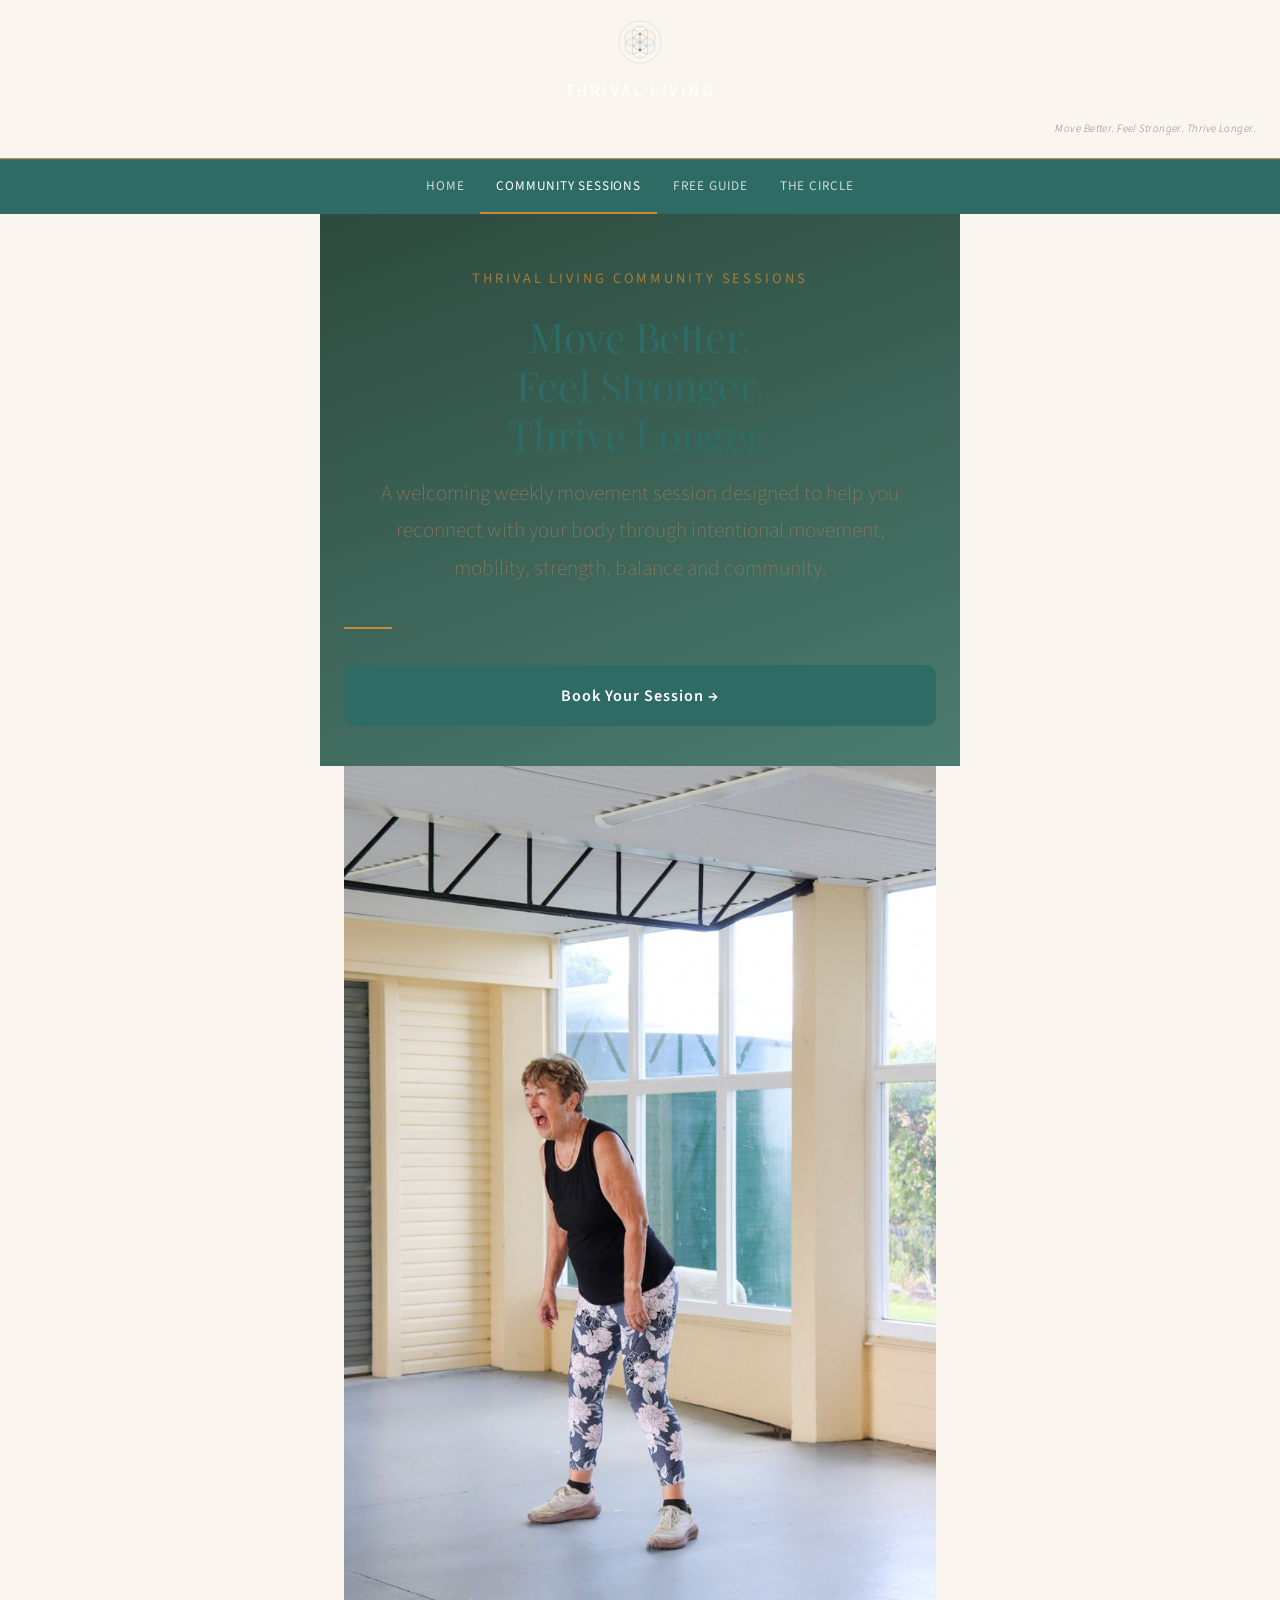
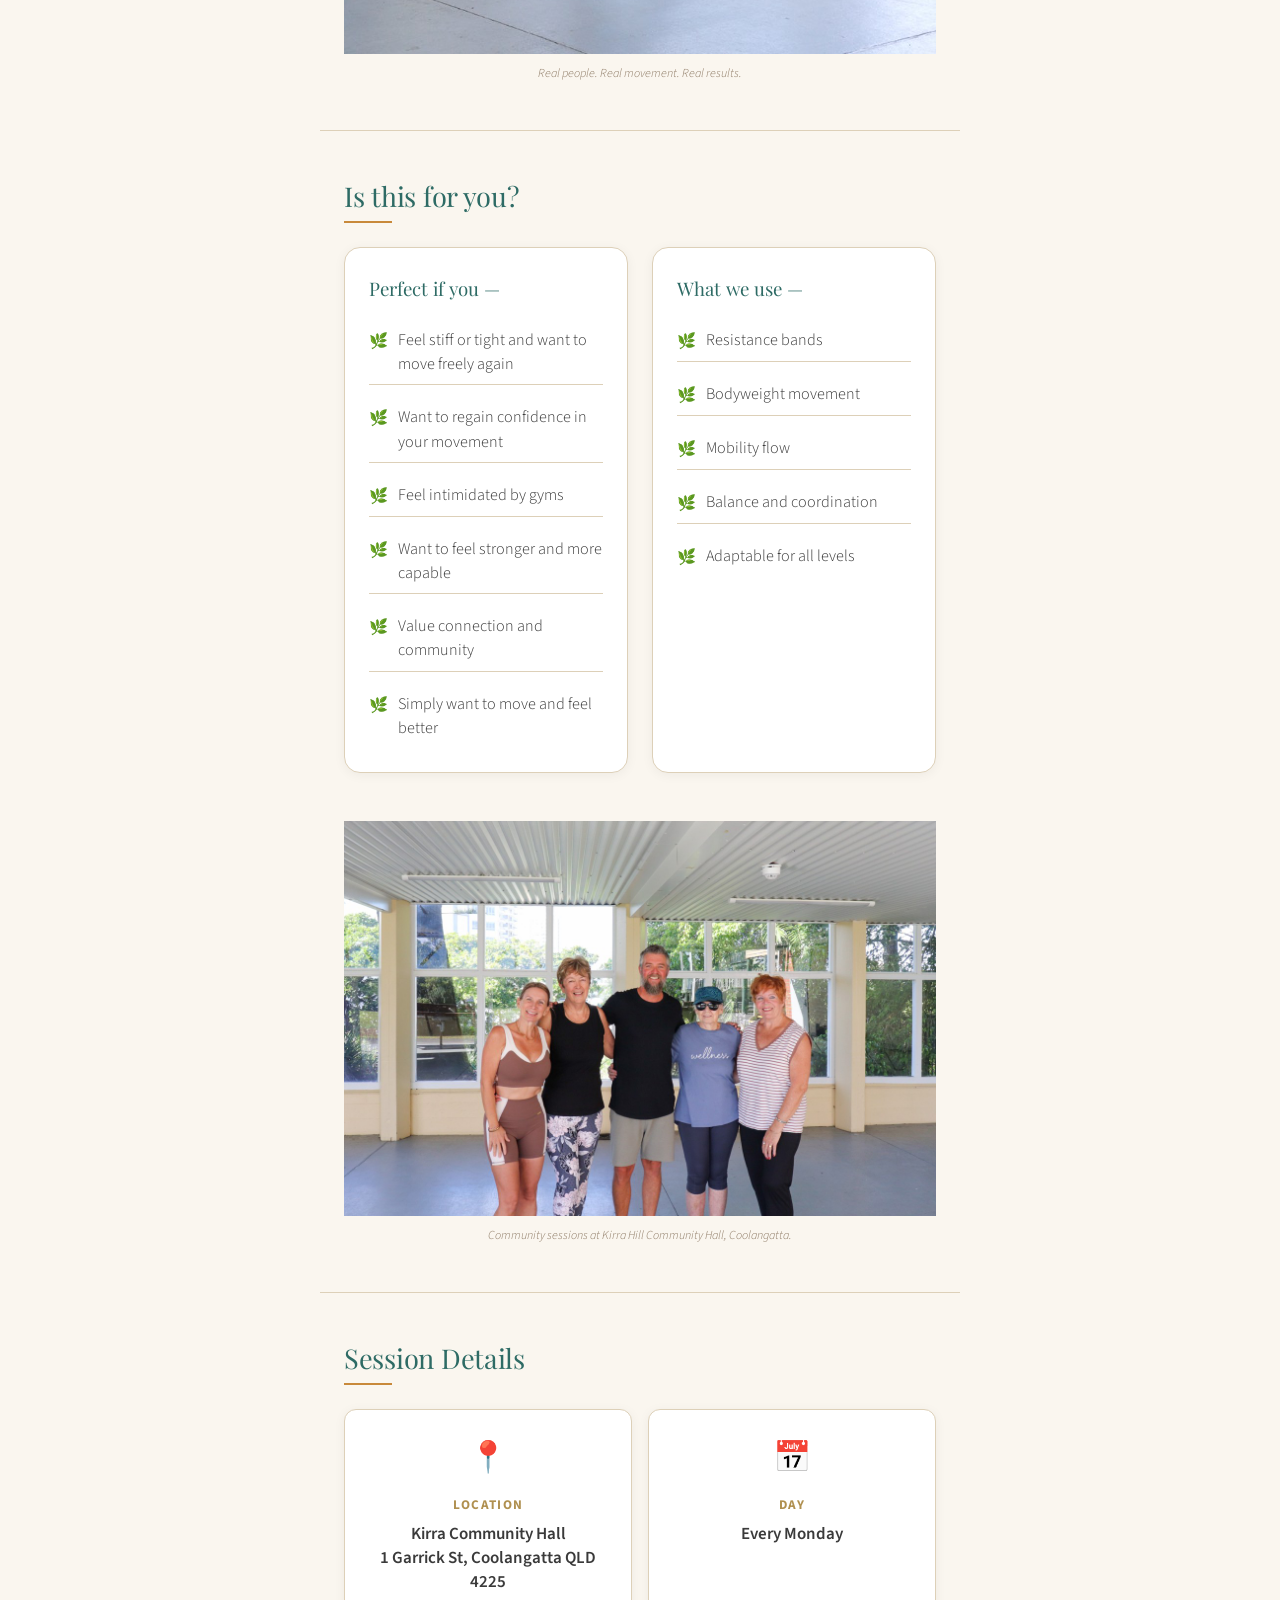
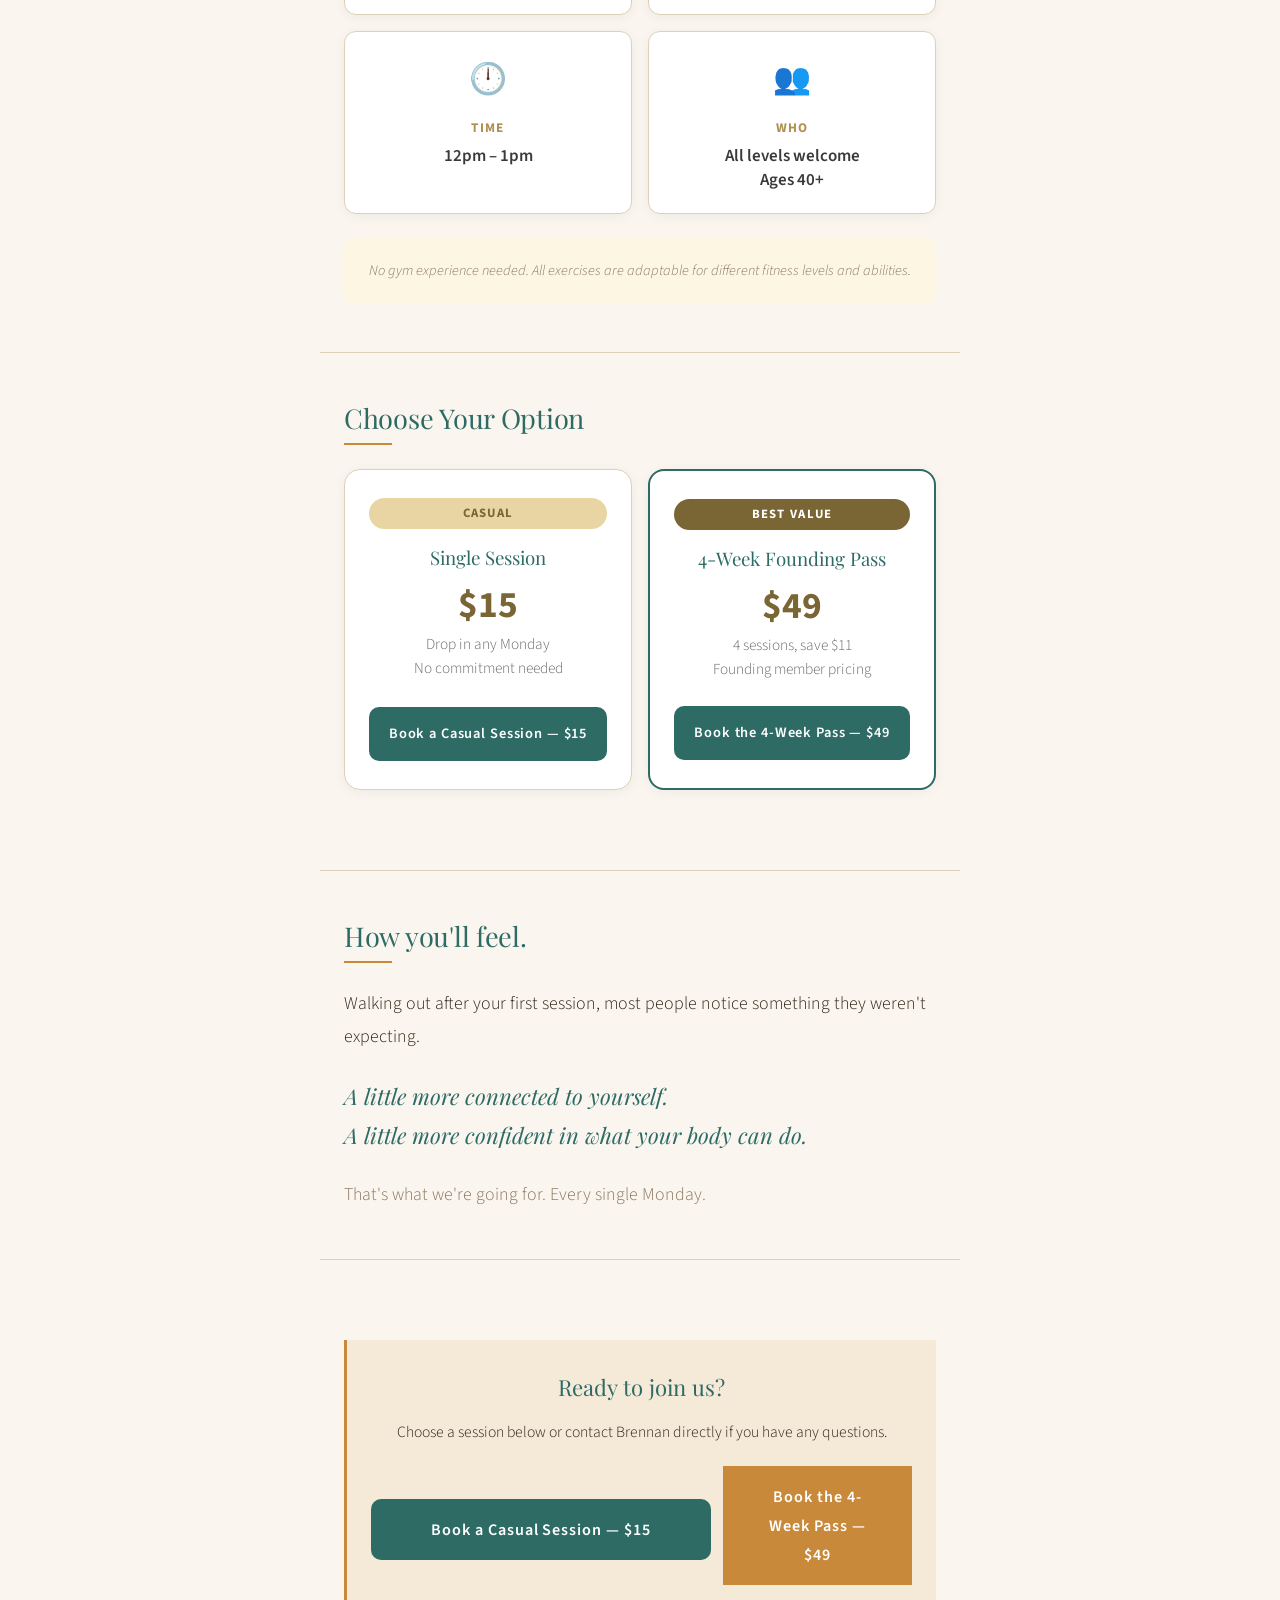
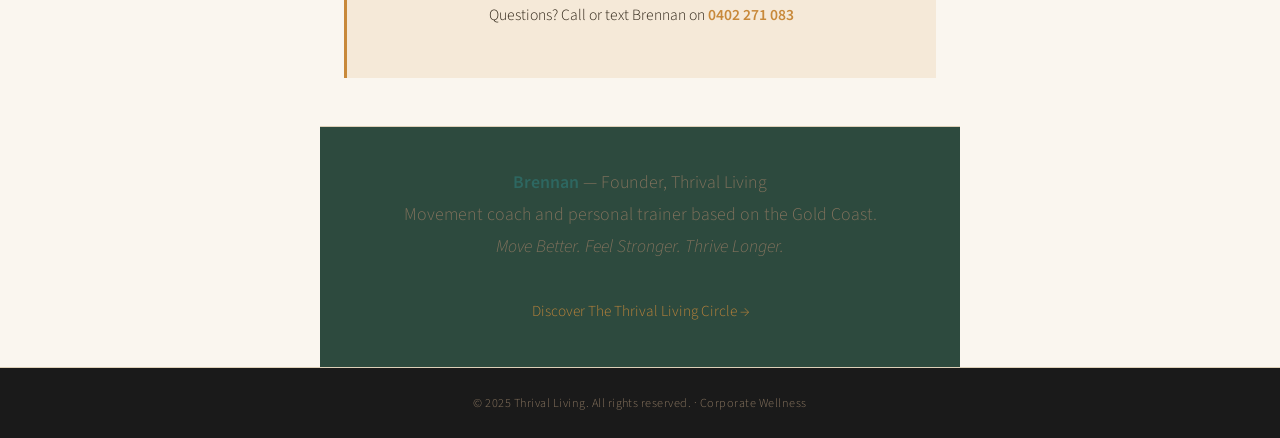
==== community/index.html @ ce0acbd3 "Update index.html" ====
<!DOCTYPE html>
<html lang="en">
<head>
  <meta charset="UTF-8" />
  <meta name="viewport" content="width=device-width, initial-scale=1.0" />
  <title>Community Sessions — Thrival Living</title>
  <meta name="description" content="Weekly movement sessions in Kirra. Feel stronger, move better, and connect with your community. Every Monday 12pm-1pm." />
  <link rel="stylesheet" href="/styles.css" />
  <link href="https://fonts.googleapis.com/css2?family=Playfair+Display:ital,wght@0,400;0,500;1,400&family=Source+Sans+3:ital,wght@0,300;0,400;0,600&display=swap" rel="stylesheet">
  <style>
    *, *::before, *::after { box-sizing: border-box; margin: 0; padding: 0; }
    :root {
      --cream:      #FAF6EF;
      --ochre:      #C8893A;
      --ochre-deep: #9A6228;
      --ochre-pale: #F5E9D8;
      --teal:       #2E6B65;
      --teal-light: #4A9E96;
      --body:       #2E2416;
      --subtext:    #8A7660;
      --rule:       #DDD0B8;
    }
    html { font-size: 17px; }
    body {
      background: var(--cream);
      color: var(--body);
      font-family: "Source Sans 3", Georgia, sans-serif;
      font-weight: 300;
      line-height: 1.8;
      -webkit-font-smoothing: antialiased;
    }

    /* ── Header ── */
    .site-header {
      display: flex;
      align-items: center;
      gap: 12px;
      padding: 20px 24px;
      border-bottom: 1px solid var(--ochre);
      background: var(--cream);
    }
    .logo-mark { width: 36px; height: 36px; }
    .brand {
      font-family: "Source Sans 3", sans-serif;
      font-size: 0.75rem;
      font-weight: 400;
      letter-spacing: 0.16em;
      text-transform: uppercase;
      color: var(--teal);
    }
    .tagline-header {
      margin-left: auto;
      font-family: "Source Sans 3", sans-serif;
      font-style: italic;
      font-size: 0.65rem;
      color: var(--subtext);
      letter-spacing: 0.04em;
    }

    /* ── Nav ── */
    .site-nav {
      display: flex;
      gap: 0;
      background: var(--teal);
      padding: 0 24px;
      overflow-x: auto;
    }
    .site-nav a {
      color: rgba(255,255,255,0.75);
      text-decoration: none;
      font-size: 0.78rem;
      font-weight: 400;
      letter-spacing: 0.06em;
      padding: 14px 16px;
      white-space: nowrap;
      transition: color 0.2s;
      border-bottom: 2px solid transparent;
    }
    .site-nav a:hover { color: white; }
    .site-nav a.active {
      color: white;
      border-bottom: 2px solid var(--ochre);
    }

    /* ── Hero ── */
    .hero {
      max-width: 640px;
      margin: 0 auto;
      padding: 52px 24px 40px;
    }
    .eyebrow {
      font-size: 0.68rem;
      font-weight: 400;
      letter-spacing: 0.16em;
      text-transform: uppercase;
      color: var(--ochre);
      margin-bottom: 16px;
    }
    .hero h1 {
      font-family: "Playfair Display", Georgia, serif;
      font-weight: 400;
      font-size: 2.4rem;
      line-height: 1.2;
      color: var(--teal);
      letter-spacing: -0.01em;
      margin-bottom: 16px;
    }
    .subheadline {
      font-size: 1rem;
      color: var(--subtext);
      line-height: 1.75;
      margin-bottom: 28px;
      font-weight: 300;
    }
    .hero-rule {
      width: 48px;
      height: 2px;
      background: var(--ochre);
      margin-bottom: 28px;
    }
    .btn-primary {
      display: inline-block;
      padding: 16px 32px;
      background: var(--teal);
      color: white;
      text-decoration: none;
      font-family: "Source Sans 3", sans-serif;
      font-weight: 600;
      font-size: 0.95rem;
      letter-spacing: 0.06em;
      border: none;
      cursor: pointer;
      transition: background 0.2s;
    }
    .btn-primary:hover { background: var(--ochre-deep); }
    .btn-ochre {
      display: inline-block;
      padding: 16px 32px;
      background: var(--ochre);
      color: white;
      text-decoration: none;
      font-family: "Source Sans 3", sans-serif;
      font-weight: 600;
      font-size: 0.95rem;
      letter-spacing: 0.06em;
      border: none;
      cursor: pointer;
      transition: background 0.2s;
    }
    .btn-ochre:hover { background: var(--ochre-deep); }

    /* ── Photos ── */
    .photo-block {
      max-width: 640px;
      margin: 0 auto;
      padding: 0 24px 48px;
      line-height: 0;
    }
    .photo-block img { width: 100%; display: block; }
    .photo-caption {
      font-size: 0.72rem;
      font-style: italic;
      color: var(--subtext);
      text-align: center;
      margin-top: 10px;
      line-height: 1.5;
    }

    /* ── Sections ── */
    .section {
      max-width: 640px;
      margin: 0 auto;
      padding: 48px 24px;
      border-top: 1px solid var(--rule);
    }
    .section h2 {
      font-family: "Playfair Display", serif;
      font-weight: 400;
      font-size: 1.6rem;
      color: var(--teal);
      margin-bottom: 8px;
      letter-spacing: -0.01em;
      line-height: 1.25;
    }
    .short-rule {
      width: 48px;
      height: 2px;
      background: var(--ochre);
      margin-bottom: 24px;
      border: none;
    }

    /* ── Two col ── */
    .two-col {
      display: grid;
      grid-template-columns: 1fr;
      gap: 24px;
      margin-top: 8px;
    }
    @media(min-width:560px) { .two-col { grid-template-columns: 1fr 1fr; } }
    .two-col-card {
      background: white;
      border: 1px solid var(--rule);
      padding: 24px;
    }
    .two-col-card h3 {
      font-family: "Playfair Display", serif;
      font-weight: 400;
      font-size: 1.1rem;
      color: var(--teal);
      margin-bottom: 14px;
    }
    .two-col-card ul { list-style: none; padding: 0; }
    .two-col-card li {
      padding: 8px 0;
      border-bottom: 1px solid var(--rule);
      font-size: 0.92rem;
      color: var(--body);
      font-weight: 300;
      display: flex;
      gap: 10px;
      align-items: flex-start;
    }
    .two-col-card li:last-child { border-bottom: none; }
    .two-col-card li::before {
      content: "◦";
      color: var(--ochre);
      flex-shrink: 0;
    }

    /* ── Details grid ── */
    .details-grid {
      display: grid;
      grid-template-columns: 1fr 1fr;
      gap: 16px;
      margin-top: 8px;
    }
    .detail-card {
      background: white;
      border: 1px solid var(--rule);
      padding: 20px;
    }
    .detail-icon { font-size: 1.2rem; margin-bottom: 6px; }
    .detail-label {
      font-size: 0.68rem;
      font-weight: 600;
      letter-spacing: 0.12em;
      text-transform: uppercase;
      color: var(--ochre);
      margin-bottom: 6px;
    }
    .detail-value {
      font-size: 0.92rem;
      color: var(--body);
      font-weight: 300;
      line-height: 1.6;
    }
    .details-note {
      margin-top: 20px;
      font-size: 0.85rem;
      color: var(--subtext);
      font-style: italic;
      font-weight: 300;
    }

    /* ── Pricing ── */
    .pricing-cards {
      display: grid;
      grid-template-columns: 1fr;
      gap: 16px;
      margin-top: 8px;
    }
    @media(min-width:480px) { .pricing-cards { grid-template-columns: 1fr 1fr; } }
    .pricing-card {
      border: 1px solid var(--rule);
      padding: 28px 24px;
      background: white;
      text-align: center;
      display: flex;
      flex-direction: column;
    }
    .pricing-card .btn-book-option {
      margin-top: auto;
    }
    .pricing-card.featured {
      border-color: var(--teal);
      border-width: 2px;
    }
    .price-badge {
      font-size: 0.65rem;
      font-weight: 600;
      letter-spacing: 0.14em;
      text-transform: uppercase;
      color: var(--ochre);
      margin-bottom: 10px;
    }
    .pricing-card h3 {
      font-family: "Playfair Display", serif;
      font-weight: 400;
      font-size: 1.1rem;
      color: var(--teal);
      margin-bottom: 12px;
    }
    .price {
      font-size: 2.2rem;
      font-weight: 600;
      color: var(--teal);
      line-height: 1;
      margin-bottom: 8px;
    }
    .price-desc {
      font-size: 0.82rem;
      color: var(--subtext);
      font-weight: 300;
      line-height: 1.6;
      margin-bottom: 20px;
    }
    .btn-book-option {
      display: block;
      width: 100%;
      padding: 14px 16px;
      background: var(--teal);
      color: white;
      text-decoration: none;
      font-family: "Source Sans 3", sans-serif;
      font-weight: 600;
      font-size: 0.85rem;
      letter-spacing: 0.06em;
      transition: background 0.2s;
    }
    .btn-book-option:hover { background: var(--ochre-deep); }

    /* ── Booking ── */
    .booking-block {
      background: var(--ochre-pale);
      border-left: 3px solid var(--ochre);
      padding: 28px 24px;
      margin-top: 32px;
      text-align: center;
    }
    .booking-block h3 {
      font-family: "Playfair Display", serif;
      font-weight: 400;
      font-size: 1.3rem;
      color: var(--teal);
      margin-bottom: 10px;
    }
    .booking-block p {
      font-size: 0.92rem;
      color: var(--body);
      margin-bottom: 20px;
      font-weight: 300;
    }
    .booking-btns {
      display: flex;
      flex-direction: column;
      gap: 12px;
      align-items: center;
    }
    @media(min-width:520px) {
      .booking-btns { flex-direction: row; justify-content: center; }
    }
    .contact-line {
      margin-top: 16px;
      font-size: 0.82rem;
      color: var(--subtext);
    }
    .contact-line a { color: var(--ochre); text-decoration: none; }

    /* ── About ── */
    .about-section {
      max-width: 640px;
      margin: 0 auto;
      padding: 40px 24px;
      border-top: 1px solid var(--rule);
      font-size: 0.9rem;
      color: var(--subtext);
      font-weight: 300;
      line-height: 1.8;
    }
    .about-section strong { color: var(--teal); font-weight: 600; }

    /* ── Footer ── */
    .site-footer {
      text-align: center;
      padding: 24px;
      font-size: 0.72rem;
      color: var(--subtext);
      border-top: 1px solid var(--rule);
      letter-spacing: 0.04em;
    }
  </style>
</head>
<body>

  <!-- HEADER -->
  <header class="site-header">
    <svg class="logo-mark" viewBox="0 0 100 100" fill="none" xmlns="http://www.w3.org/2000/svg">
      <circle cx="50" cy="50" r="48" stroke="rgba(46,107,101,0.4)" stroke-width="0.8"/>
      <circle cx="50" cy="32" r="18" stroke="rgba(46,107,101,0.5)" stroke-width="0.8"/>
      <circle cx="50" cy="68" r="18" stroke="rgba(46,107,101,0.5)" stroke-width="0.8"/>
      <circle cx="34" cy="41" r="18" stroke="rgba(46,107,101,0.5)" stroke-width="0.8"/>
      <circle cx="66" cy="41" r="18" stroke="rgba(46,107,101,0.5)" stroke-width="0.8"/>
      <circle cx="34" cy="59" r="18" stroke="rgba(46,107,101,0.5)" stroke-width="0.8"/>
      <circle cx="66" cy="59" r="18" stroke="rgba(46,107,101,0.5)" stroke-width="0.8"/>
      <circle cx="50" cy="50" r="18" stroke="rgba(46,107,101,0.6)" stroke-width="0.8"/>
      <circle cx="50" cy="32" r="3" fill="rgba(200,137,58,0.9)"/>
      <circle cx="50" cy="68" r="3" fill="rgba(46,107,101,0.8)"/>
    </svg>
    <p class="brand">Thrival Living</p>
    <span class="tagline-header">Move Better. Feel Stronger. Thrive Longer.</span>
  </header>

  <!-- NAV — corporate removed -->
  <nav class="site-nav">
    <a href="/">Home</a>
    <a href="/community" class="active">Community Sessions</a>
    <a href="/after-60">Free Guide</a>
    <a href="/circle">The Circle</a>
  </nav>

  <!-- HERO -->
  <section class="hero">
    <p class="eyebrow">Thrival Living Community Sessions</p>
    <h1>Move Better.<br>Feel Stronger.<br>Thrive Longer.</h1>
    <p class="subheadline">A welcoming weekly movement session designed to help you reconnect with your body through intentional movement, mobility, strength, balance and community.</p>
    <div class="hero-rule"></div>
    <a href="#booking" class="btn-primary">Book Your Session →</a>
  </section>

  <!-- PHOTO 1 — Jen laughing -->
  <div class="photo-block">
    <img src="[data-uri]" alt="Thrival Living community session">
    <p class="photo-caption">Real people. Real movement. Real results.</p>
  </div>

  <!-- WHO ITS FOR + WHAT WE USE -->
  <section class="section">
    <h2>Is this for you?</h2>
    <hr class="short-rule">
    <div class="two-col">
      <div class="two-col-card">
        <h3>Perfect if you —</h3>
        <ul>
          <li>Feel stiff or tight and want to move freely again</li>
          <li>Want to regain confidence in your movement</li>
          <li>Feel intimidated by gyms</li>
          <li>Want to feel stronger and more capable</li>
          <li>Value connection and community</li>
          <li>Simply want to move and feel better</li>
        </ul>
      </div>
      <div class="two-col-card">
        <h3>What we use —</h3>
        <ul>
          <li>Resistance bands</li>
          <li>Bodyweight movement</li>
          <li>Mobility flow</li>
          <li>Balance and coordination</li>
          <li>Adaptable for all levels</li>
        </ul>
      </div>
    </div>
  </section>

  <!-- PHOTO 2 — Group -->
  <div class="photo-block" style="padding-top:0;">
    <img src="[data-uri]" alt="Thrival Living group at Kirra Hill">
    <p class="photo-caption">Community sessions at Kirra Hill Community Hall, Coolangatta.</p>
  </div>

  <!-- SESSION DETAILS -->
  <section class="section">
    <h2>Session Details</h2>
    <hr class="short-rule">
    <div class="details-grid">
      <div class="detail-card">
        <div class="detail-icon">📍</div>
        <div class="detail-label">Location</div>
        <div class="detail-value">Kirra Community Hall<br>1 Garrick St, Coolangatta QLD 4225</div>
      </div>
      <div class="detail-card">
        <div class="detail-icon">📅</div>
        <div class="detail-label">Day</div>
        <div class="detail-value">Every Monday</div>
      </div>
      <div class="detail-card">
        <div class="detail-icon">🕛</div>
        <div class="detail-label">Time</div>
        <div class="detail-value">12pm – 1pm</div>
      </div>
      <div class="detail-card">
        <div class="detail-icon">👥</div>
        <div class="detail-label">Who</div>
        <div class="detail-value">All levels welcome<br>Ages 40+</div>
      </div>
    </div>
    <p class="details-note">No gym experience needed. All exercises are adaptable for different fitness levels and abilities.</p>
  </section>

  <!-- PRICING -->
  <section class="section">
    <h2>Choose Your Option</h2>
    <hr class="short-rule">
    <div class="pricing-cards">
      <div class="pricing-card">
        <div class="price-badge">Casual</div>
        <h3>Single Session</h3>
        <div class="price">&#36;15</div>
        <div class="price-desc">Drop in any Monday<br>No commitment needed</div>
        <a href="https://calendly.com/thrivalliving-coach/thrival-living-community-session-1" target="_blank" class="btn-book-option">Book a Casual Session &#8212; &#36;15</a>
      </div>
      <div class="pricing-card featured">
        <div class="price-badge">Best Value</div>
        <h3>4-Week Founding Pass</h3>
        <div class="price">&#36;49</div>
        <div class="price-desc">4 sessions, save &#36;11<br>Founding member pricing</div>
        <a href="https://calendly.com/thrivalliving-coach/packages/5208b9bb-42d9-44de-8ead-ade335a7d6b4" target="_blank" class="btn-book-option">Book the 4-Week Pass &#8212; &#36;49</a>
      </div>
    </div>
  </section>

  <!-- HOW YOU'LL FEEL -->
  <section class="section">
    <h2>How you'll feel.</h2>
    <hr class="short-rule">
    <p style="font-size:1.05rem; line-height:1.85; color:var(--body); font-weight:300; margin-bottom:12px;">Walking out after your first session, most people notice something they weren't expecting.</p>
    <p style="font-family:'Playfair Display', Georgia, serif; font-style:italic; font-size:1.3rem; line-height:1.75; color:var(--teal); margin:24px 0;">A little more connected to yourself.<br>A little more confident in what your body can do.</p>
    <p style="font-size:1.05rem; line-height:1.85; color:var(--subtext); font-weight:300;">That's what we're going for. Every single Monday.</p>
  </section>

  <!-- BOOKING CTA -->
  <section class="section" id="booking">
    <div class="booking-block">
      <h3>Ready to join us?</h3>
      <p>Choose a session below or contact Brennan directly if you have any questions.</p>
      <div class="booking-btns">
        <a href="https://calendly.com/thrivalliving-coach/thrival-living-community-session-1" target="_blank" class="btn-primary">Book a Casual Session &#8212; &#36;15</a>
        <a href="https://calendly.com/thrivalliving-coach/packages/5208b9bb-42d9-44de-8ead-ade335a7d6b4" target="_blank" class="btn-ochre">Book the 4-Week Pass &#8212; &#36;49</a>
      </div>
      <p class="contact-line">Questions? Call or text Brennan on <a href="tel:0402271083">0402 271 083</a></p>
    </div>
  </section>

  <!-- ABOUT -->
  <section class="about-section">
    <p><strong>Brennan</strong> — Founder, Thrival Living<br>
    Movement coach and personal trainer based on the Gold Coast.<br>
    <em>Move Better. Feel Stronger. Thrive Longer.</em><br><br>
    <a href="/circle" style="color:var(--ochre); text-decoration:none; font-size:0.9rem;">Discover The Thrival Living Circle →</a></p>
  </section>

  <!-- FOOTER -->
  <footer class="site-footer">
    <p>© 2025 Thrival Living. All rights reserved. · <a href="/corporate" style="color:var(--subtext); text-decoration:none;">Corporate Wellness</a></p>
  </footer>

</body>
</html>
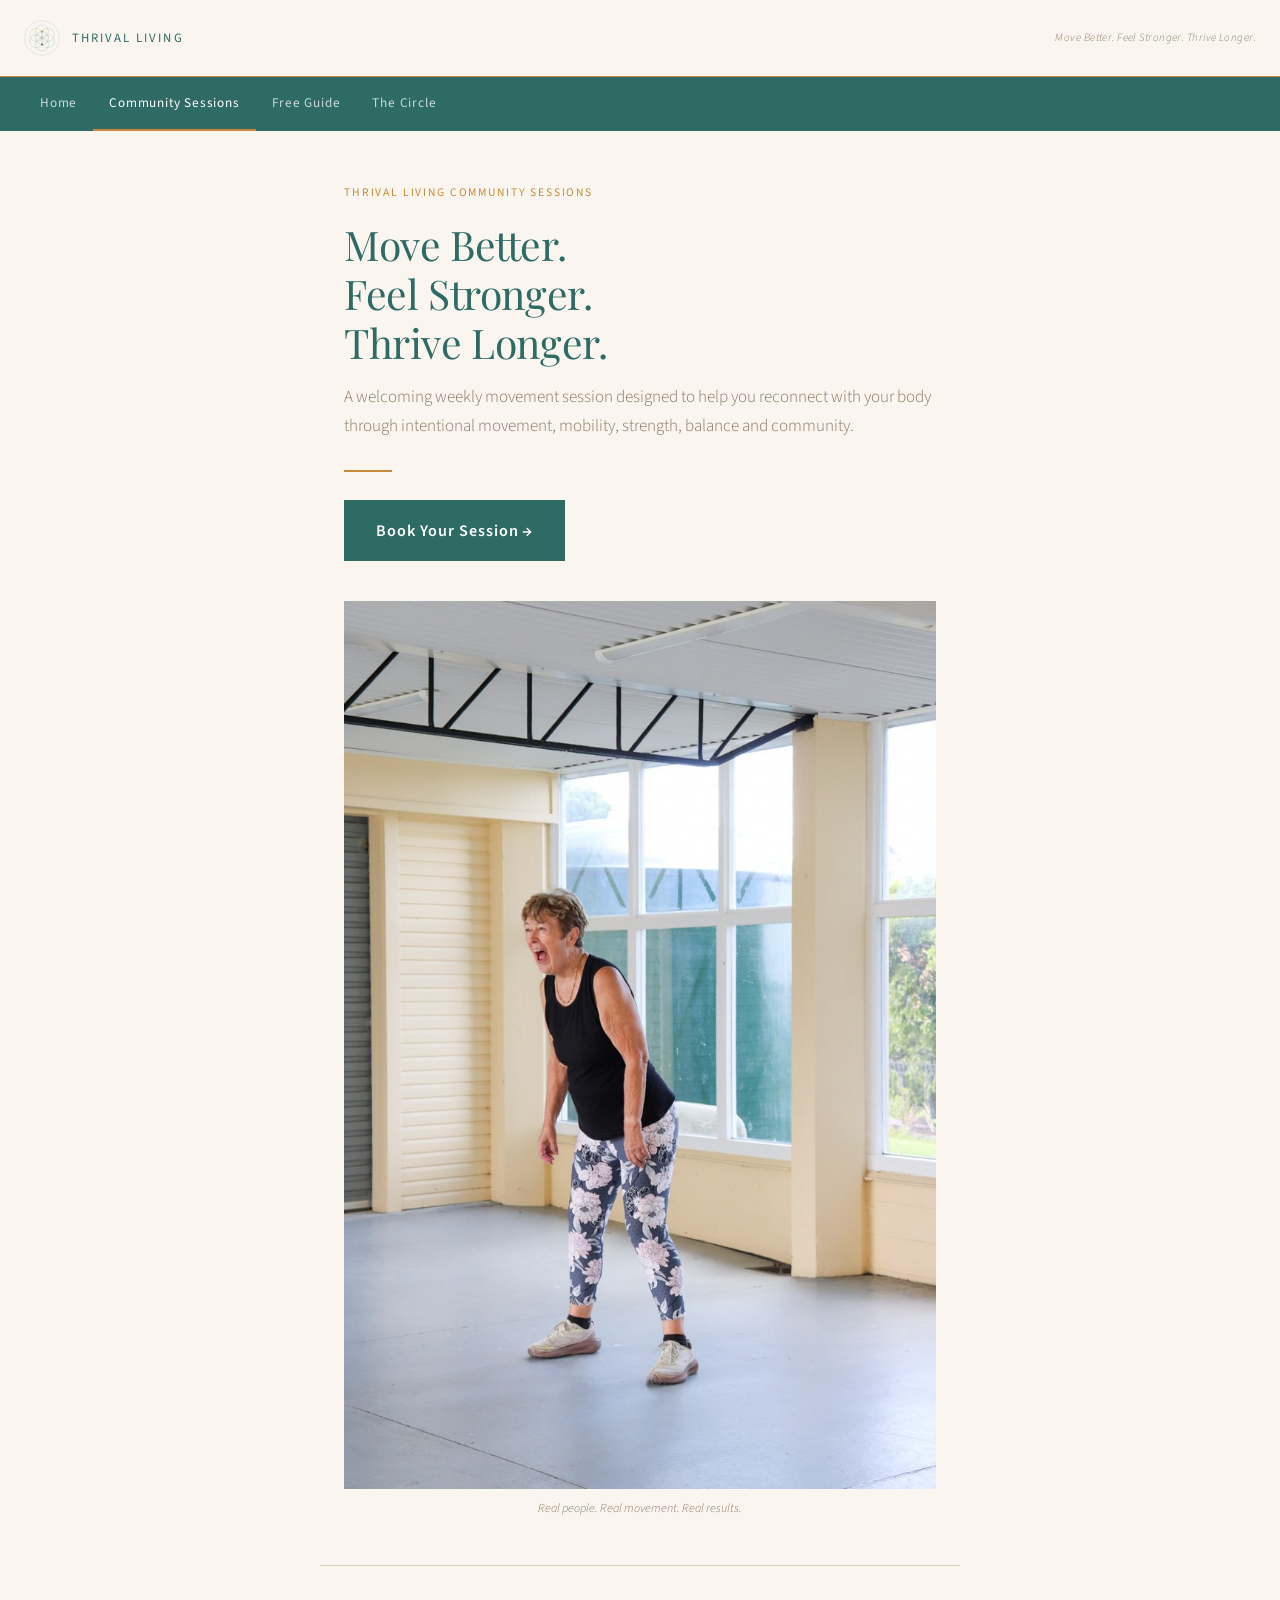
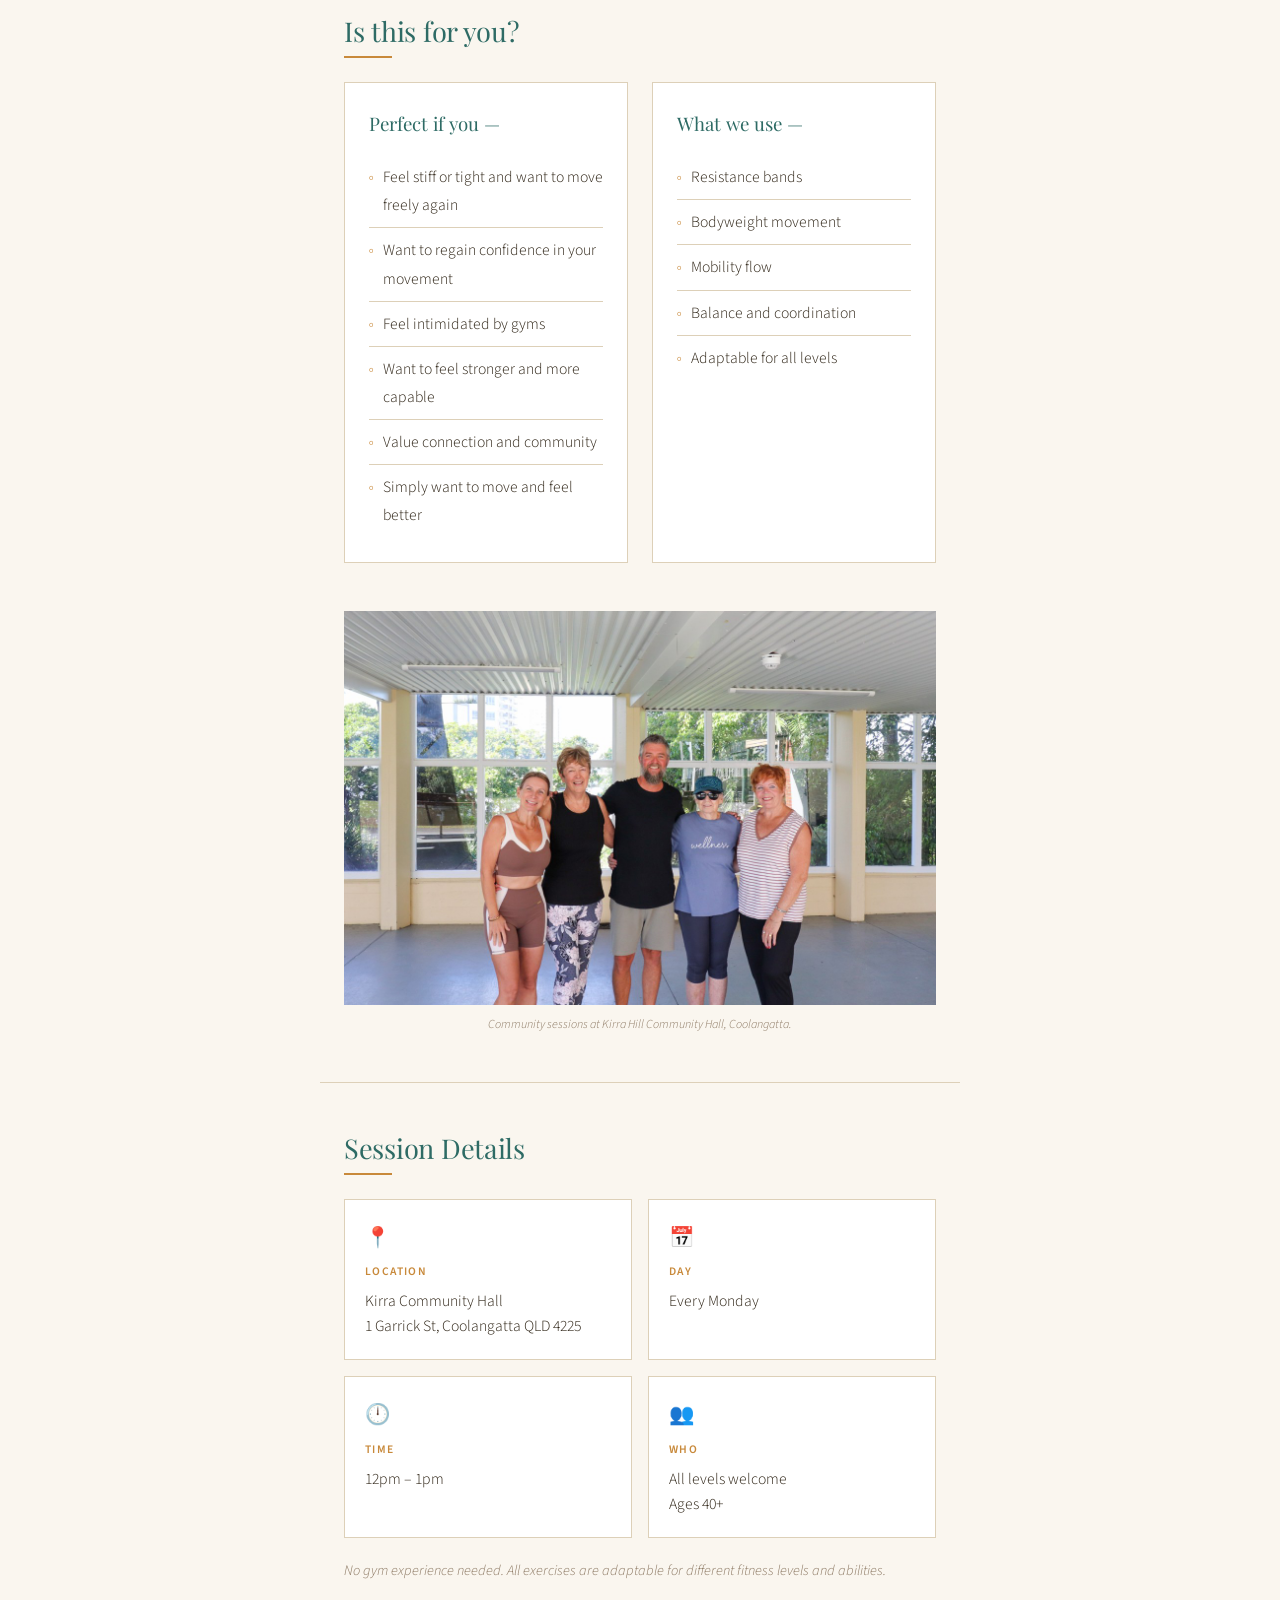
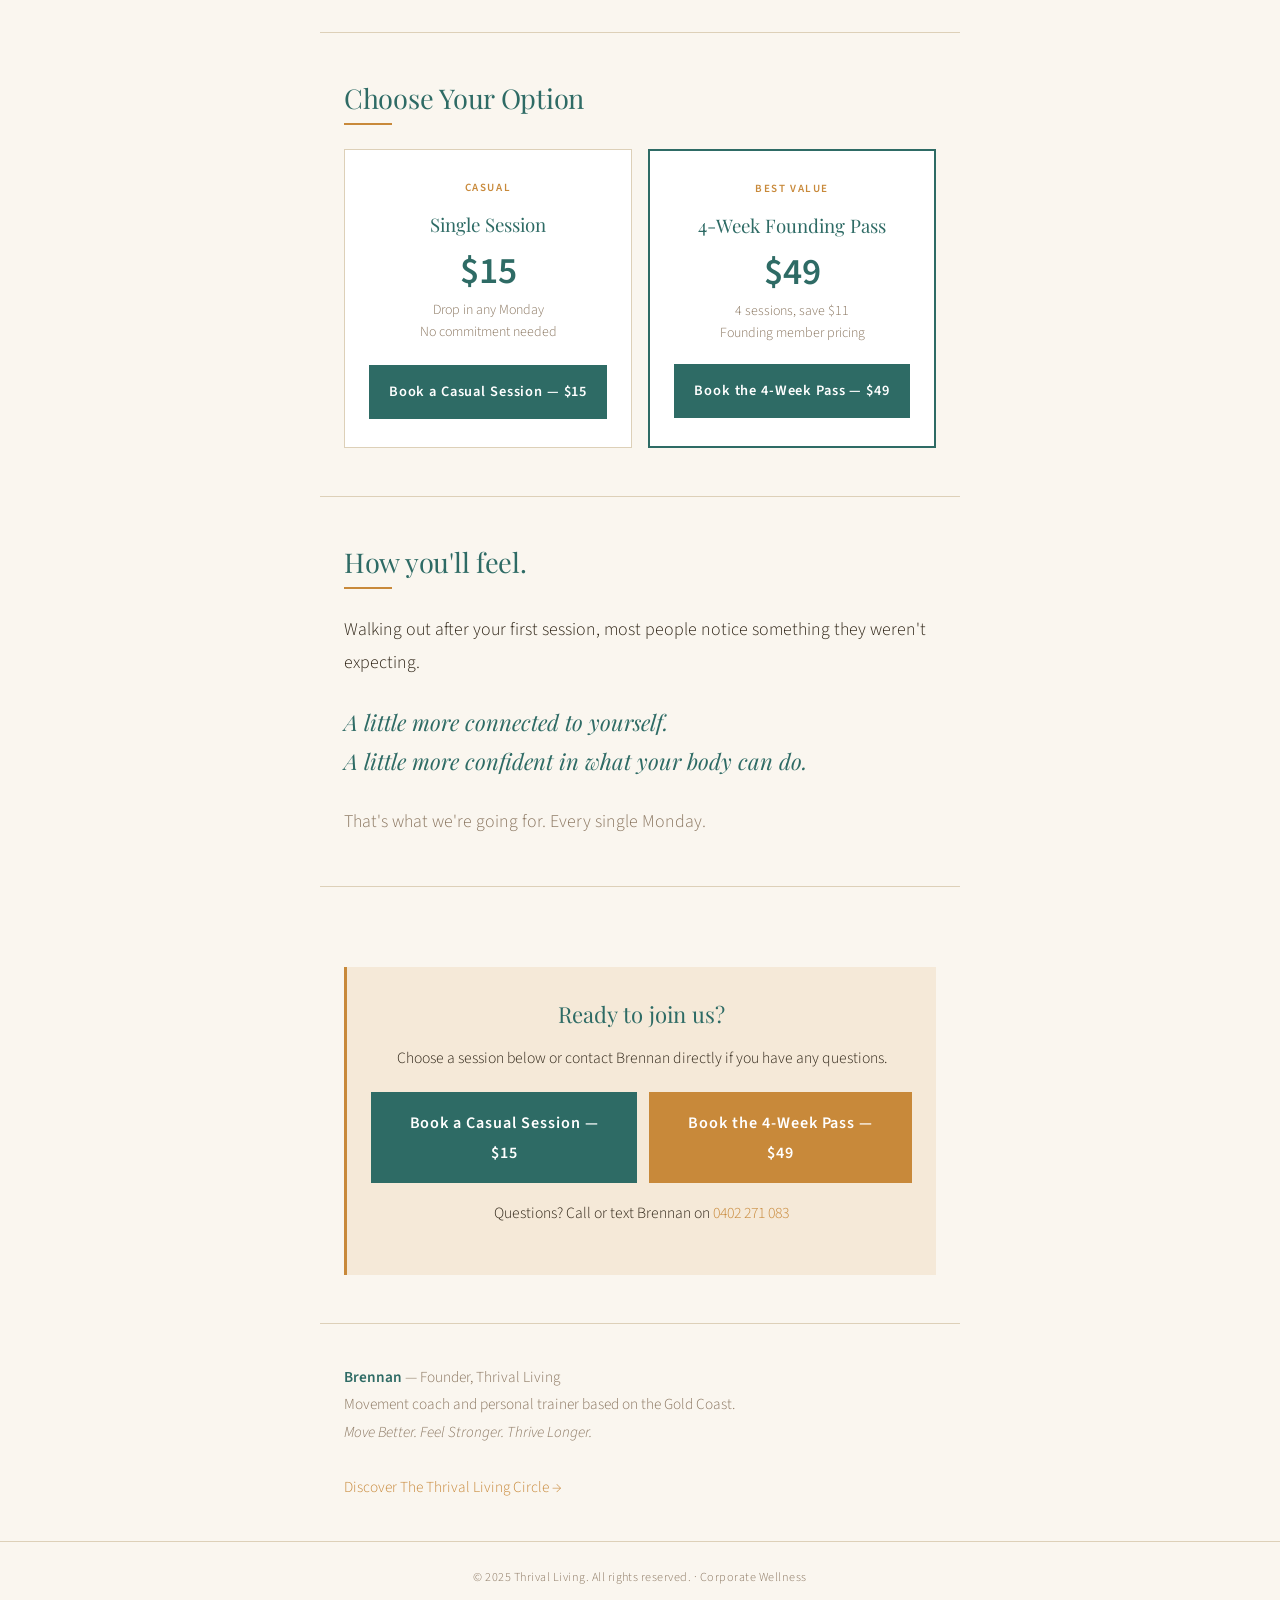
==== commit 631f205b: "Update index.html" ====
--- a/community/index.html
+++ b/community/index.html
@@ -6,7 +6,6 @@
   <meta name="viewport" content="width=device-width, initial-scale=1.0" />
   <title>Community Sessions — Thrival Living</title>
   <meta name="description" content="Weekly movement sessions in Kirra. Feel stronger, move better, and connect with your community. Every Monday 12pm-1pm." />
-  <link rel="stylesheet" href="/styles.css" />
   <link href="https://fonts.googleapis.com/css2?family=Playfair+Display:ital,wght@0,400;0,500;1,400&family=Source+Sans+3:ital,wght@0,300;0,400;0,600&display=swap" rel="stylesheet">
   <style>
     *, *::before, *::after { box-sizing: border-box; margin: 0; padding: 0; }
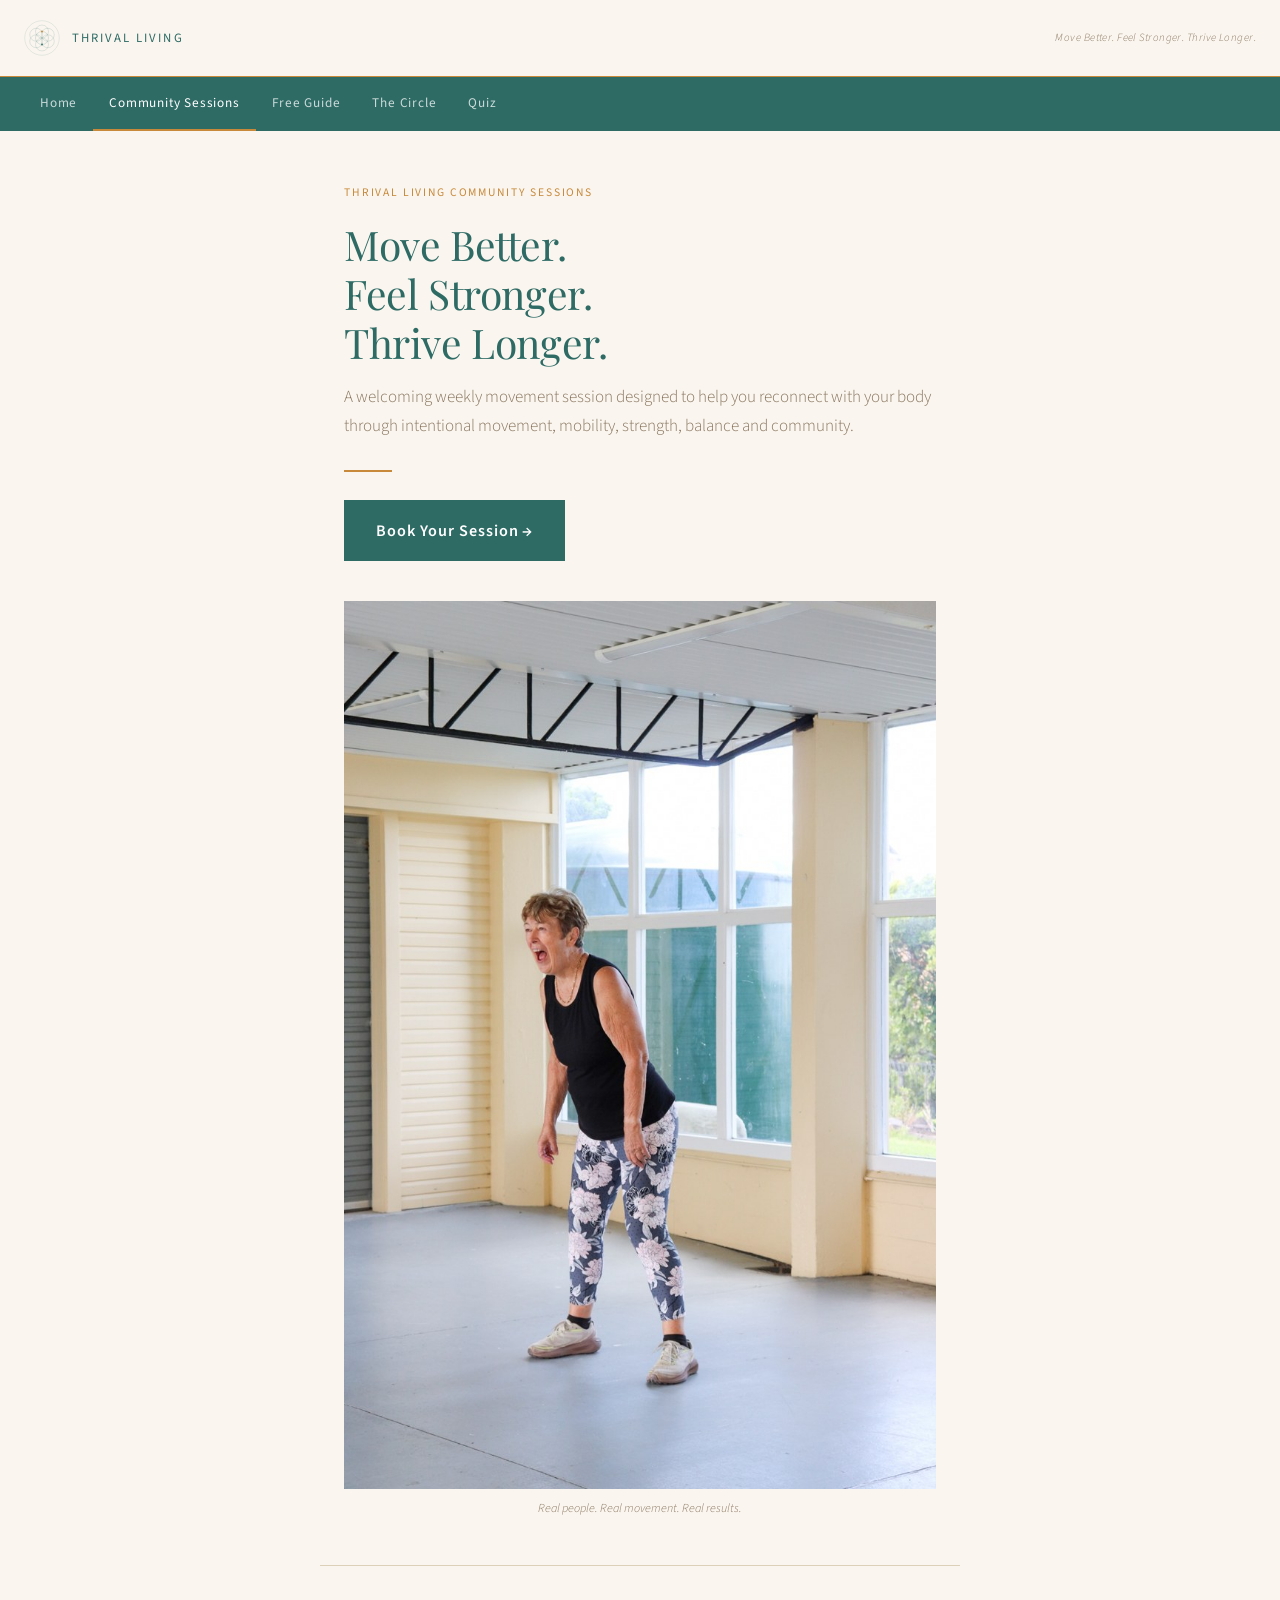
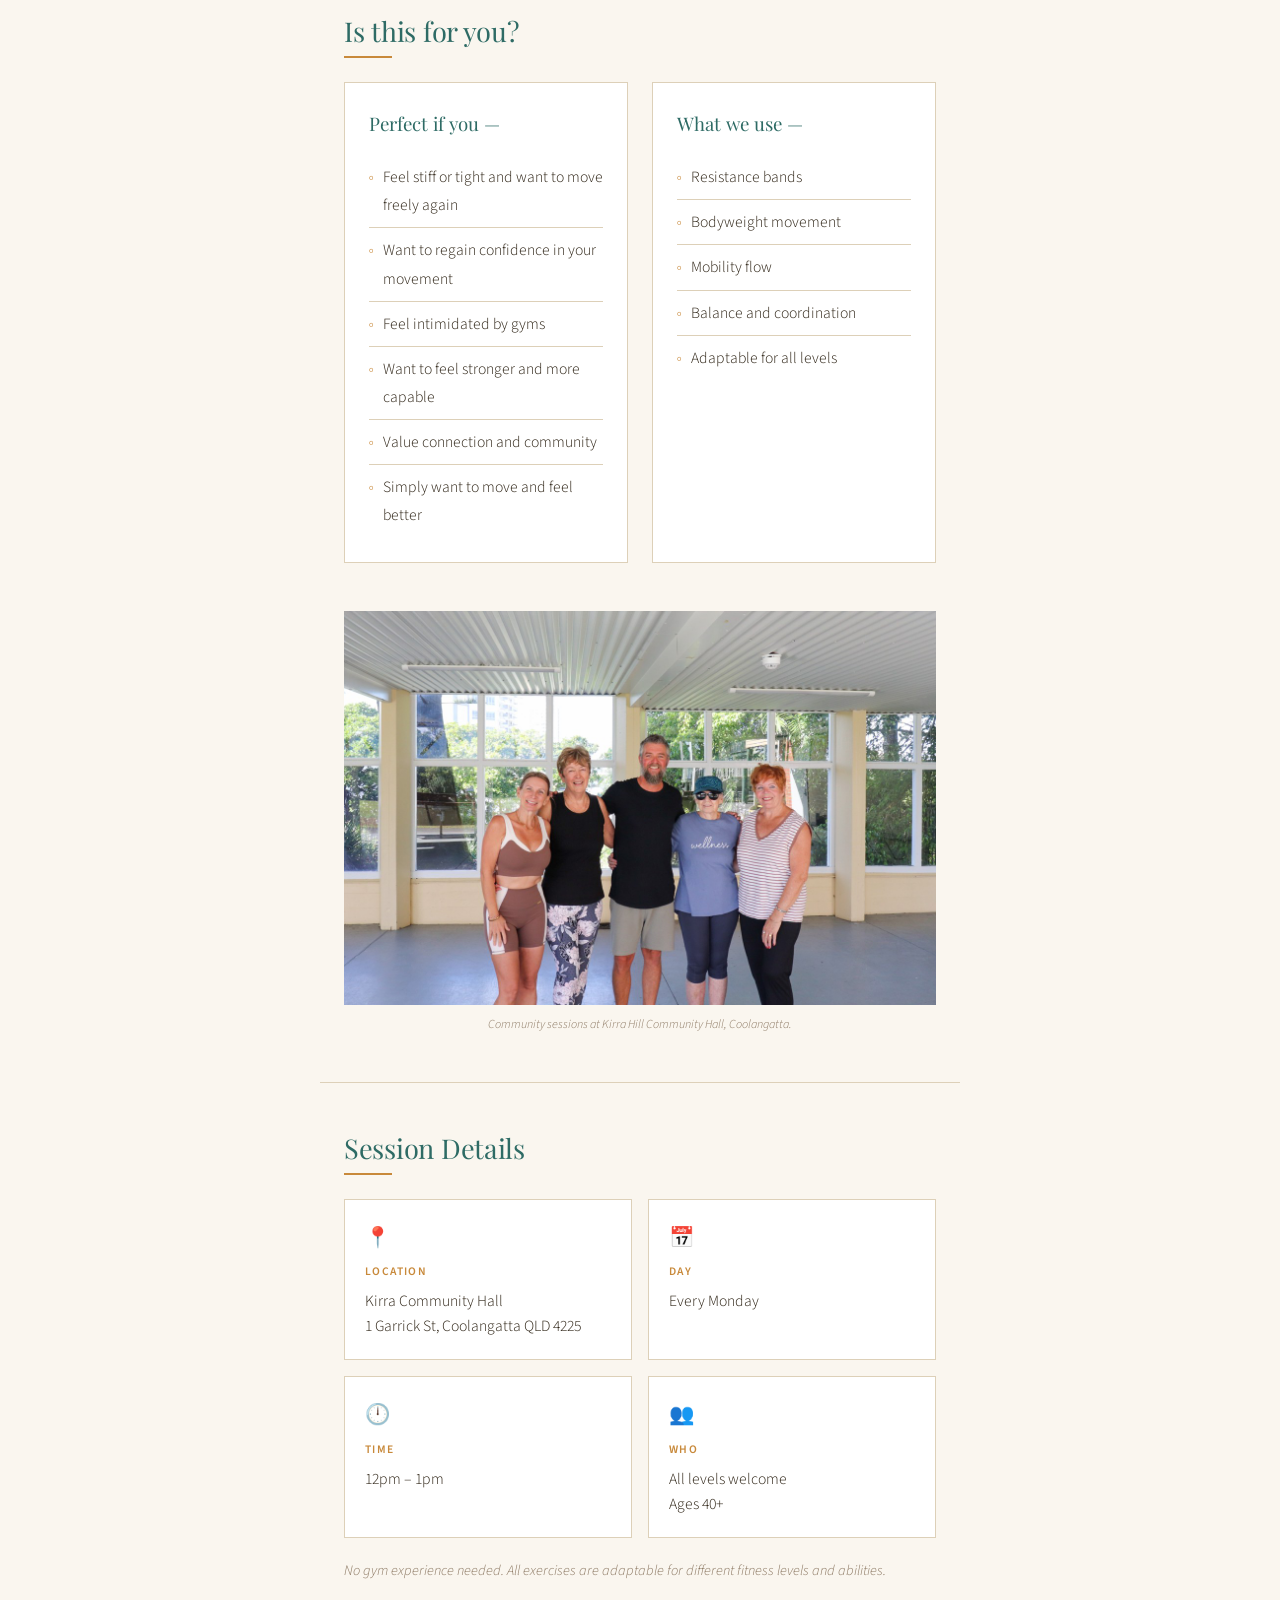
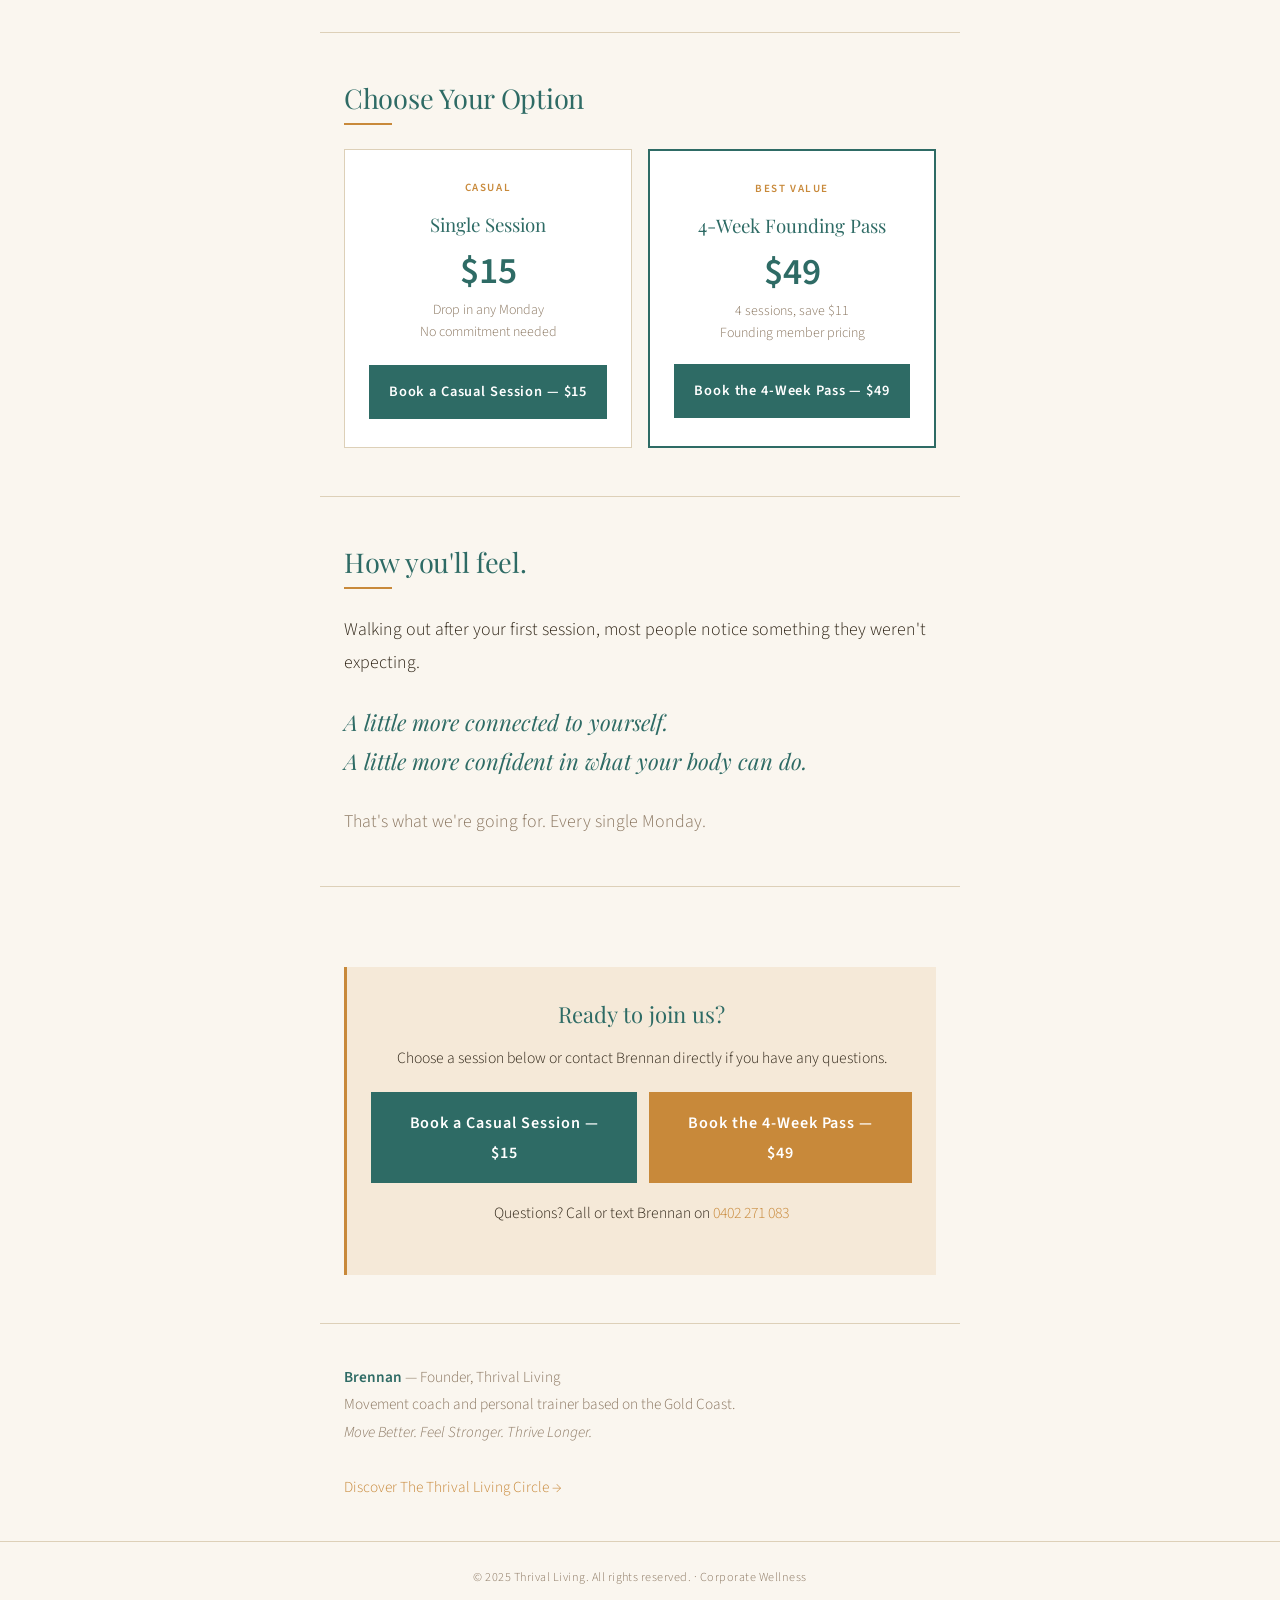
==== commit 8b010ab2: "Update index.html" ====
--- a/community/index.html
+++ b/community/index.html
@@ -417,6 +417,7 @@
     <a href="/community" class="active">Community Sessions</a>
     <a href="/after-60">Free Guide</a>
     <a href="/circle">The Circle</a>
+    <a href="/quiz">Quiz</a>
   </nav>
 
   <!-- HERO -->
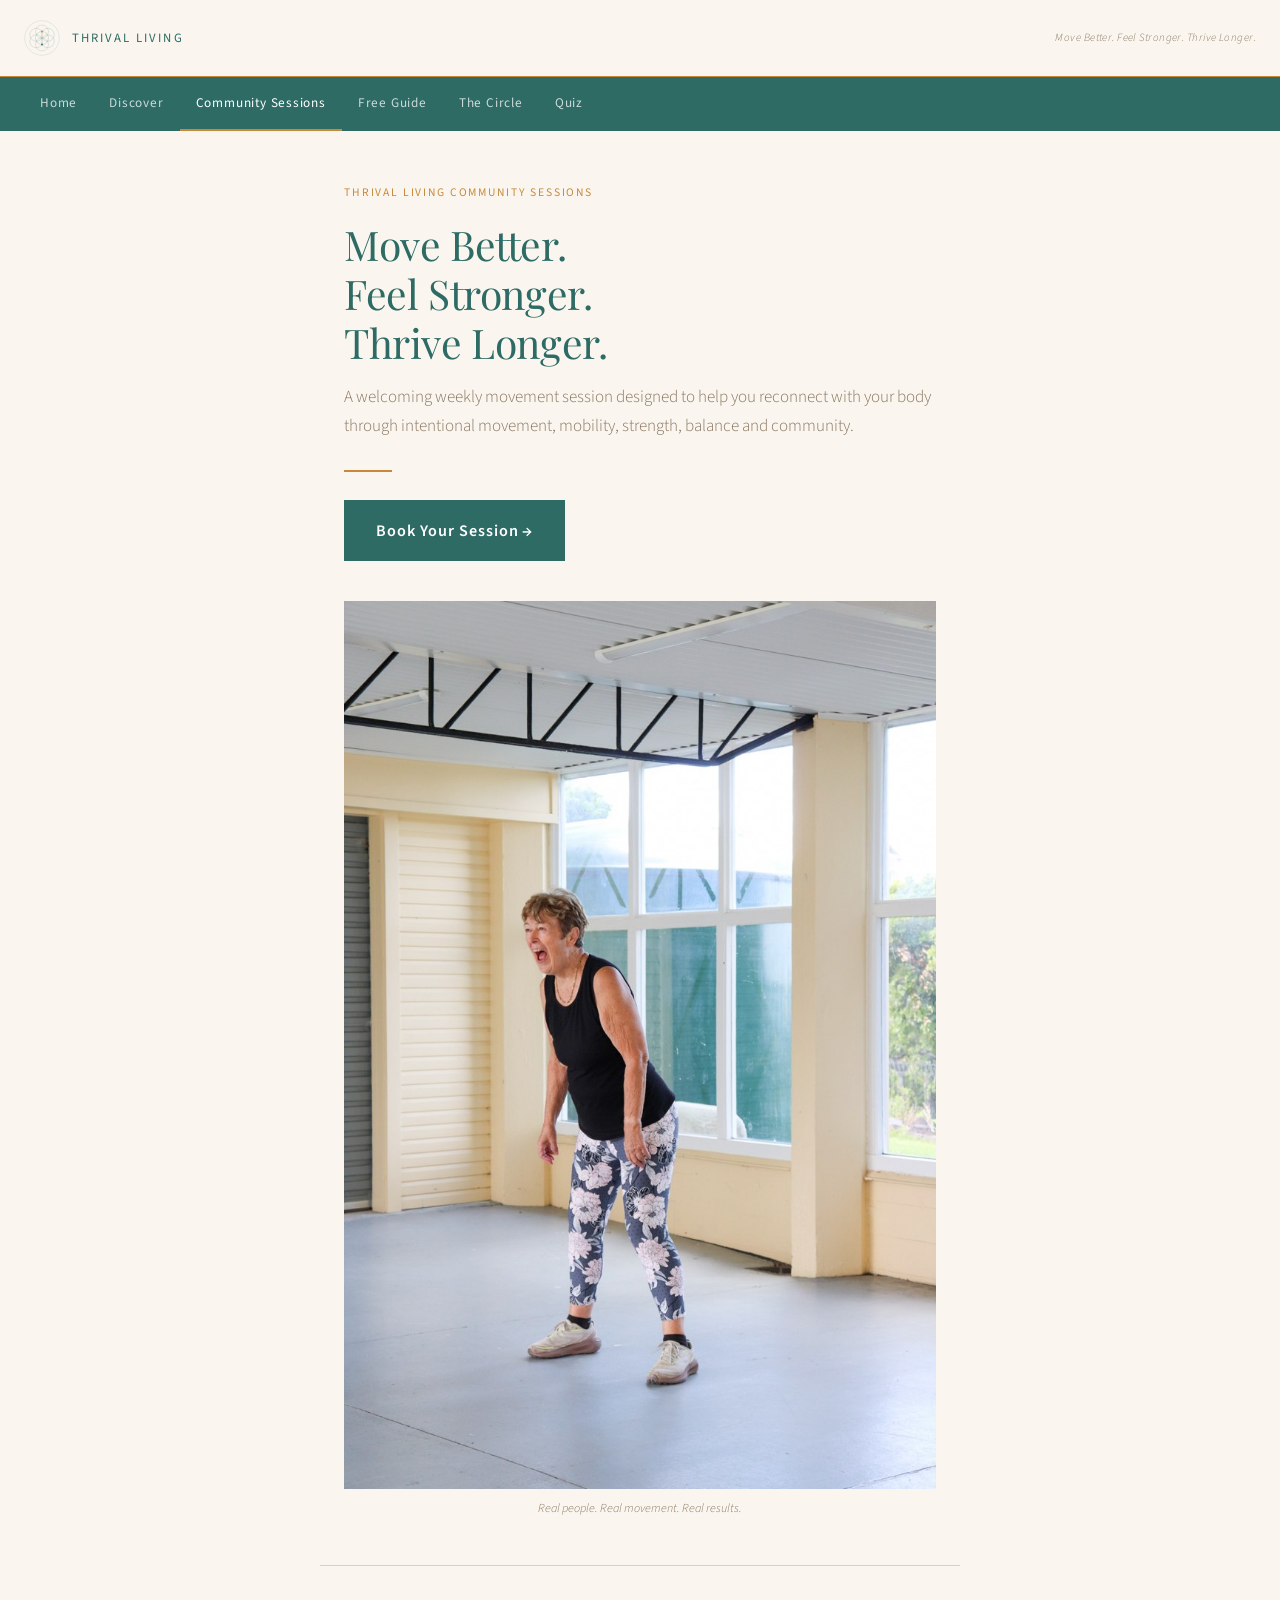
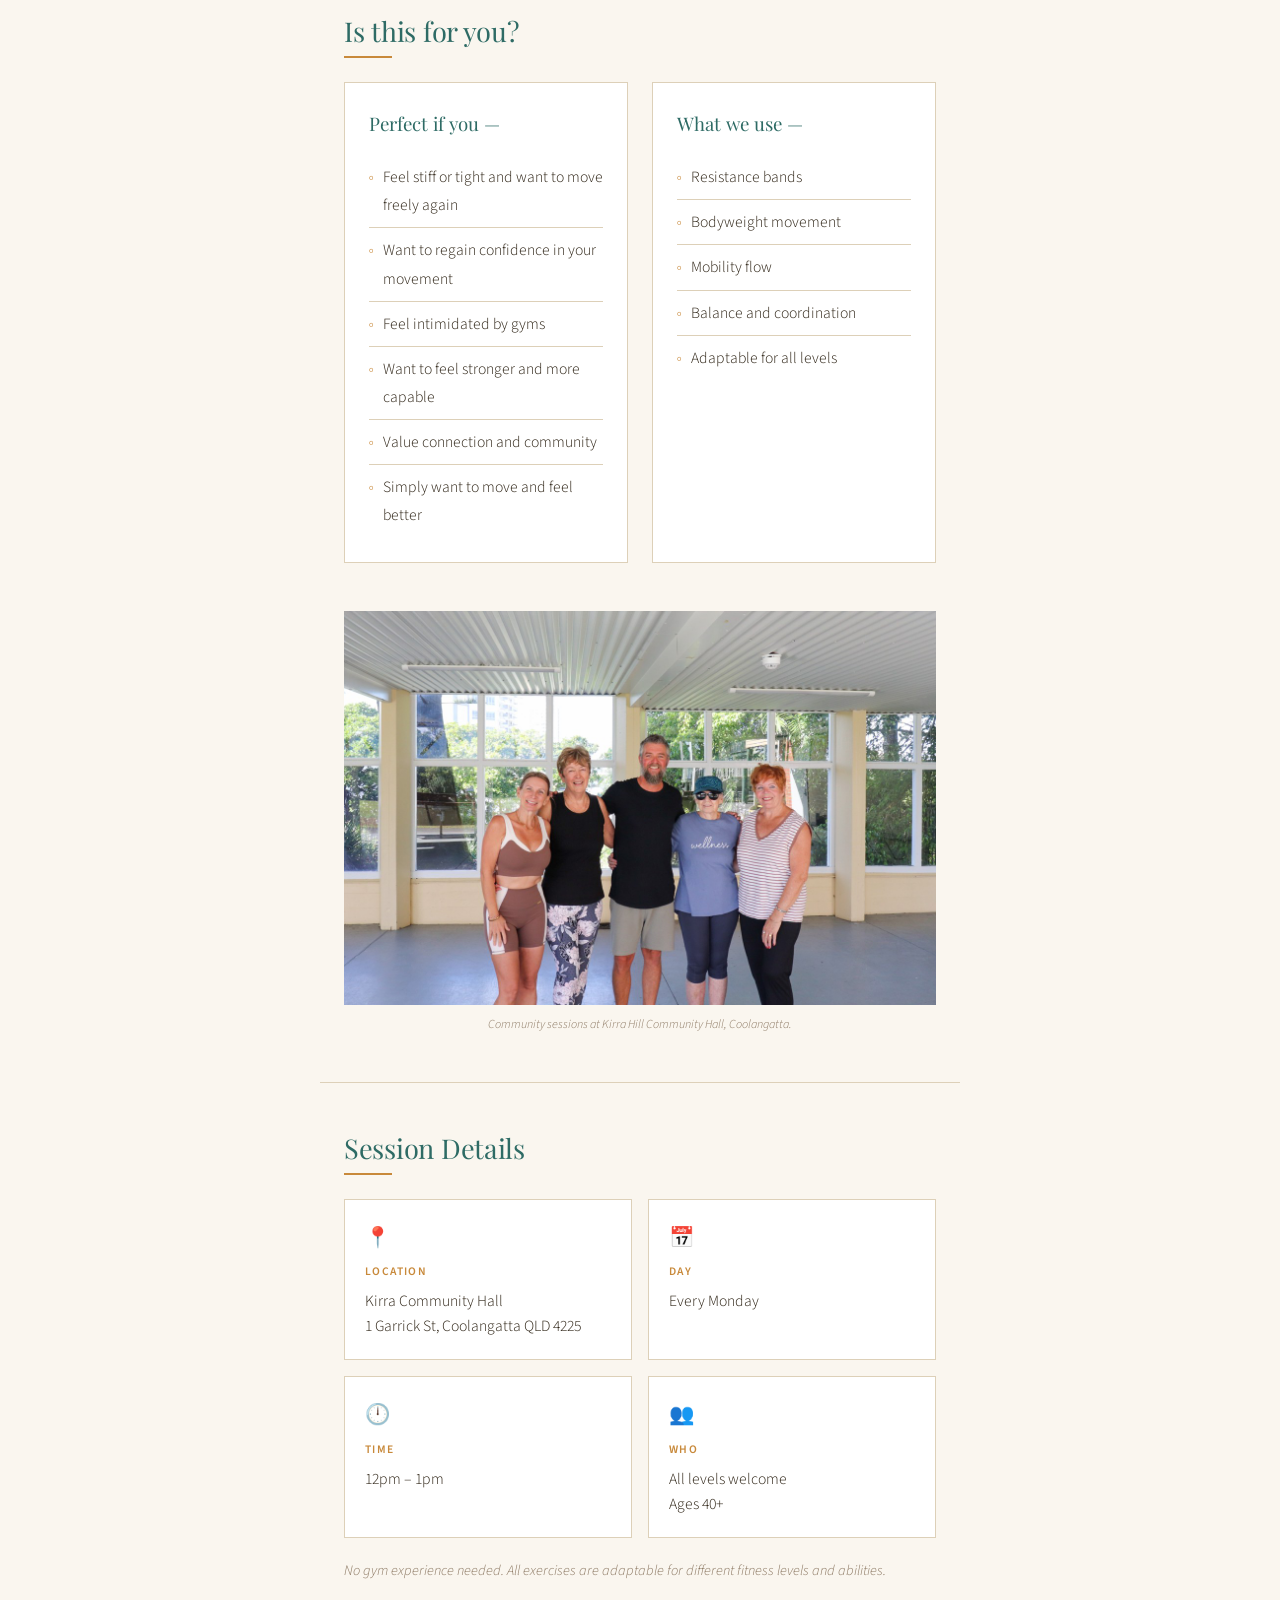
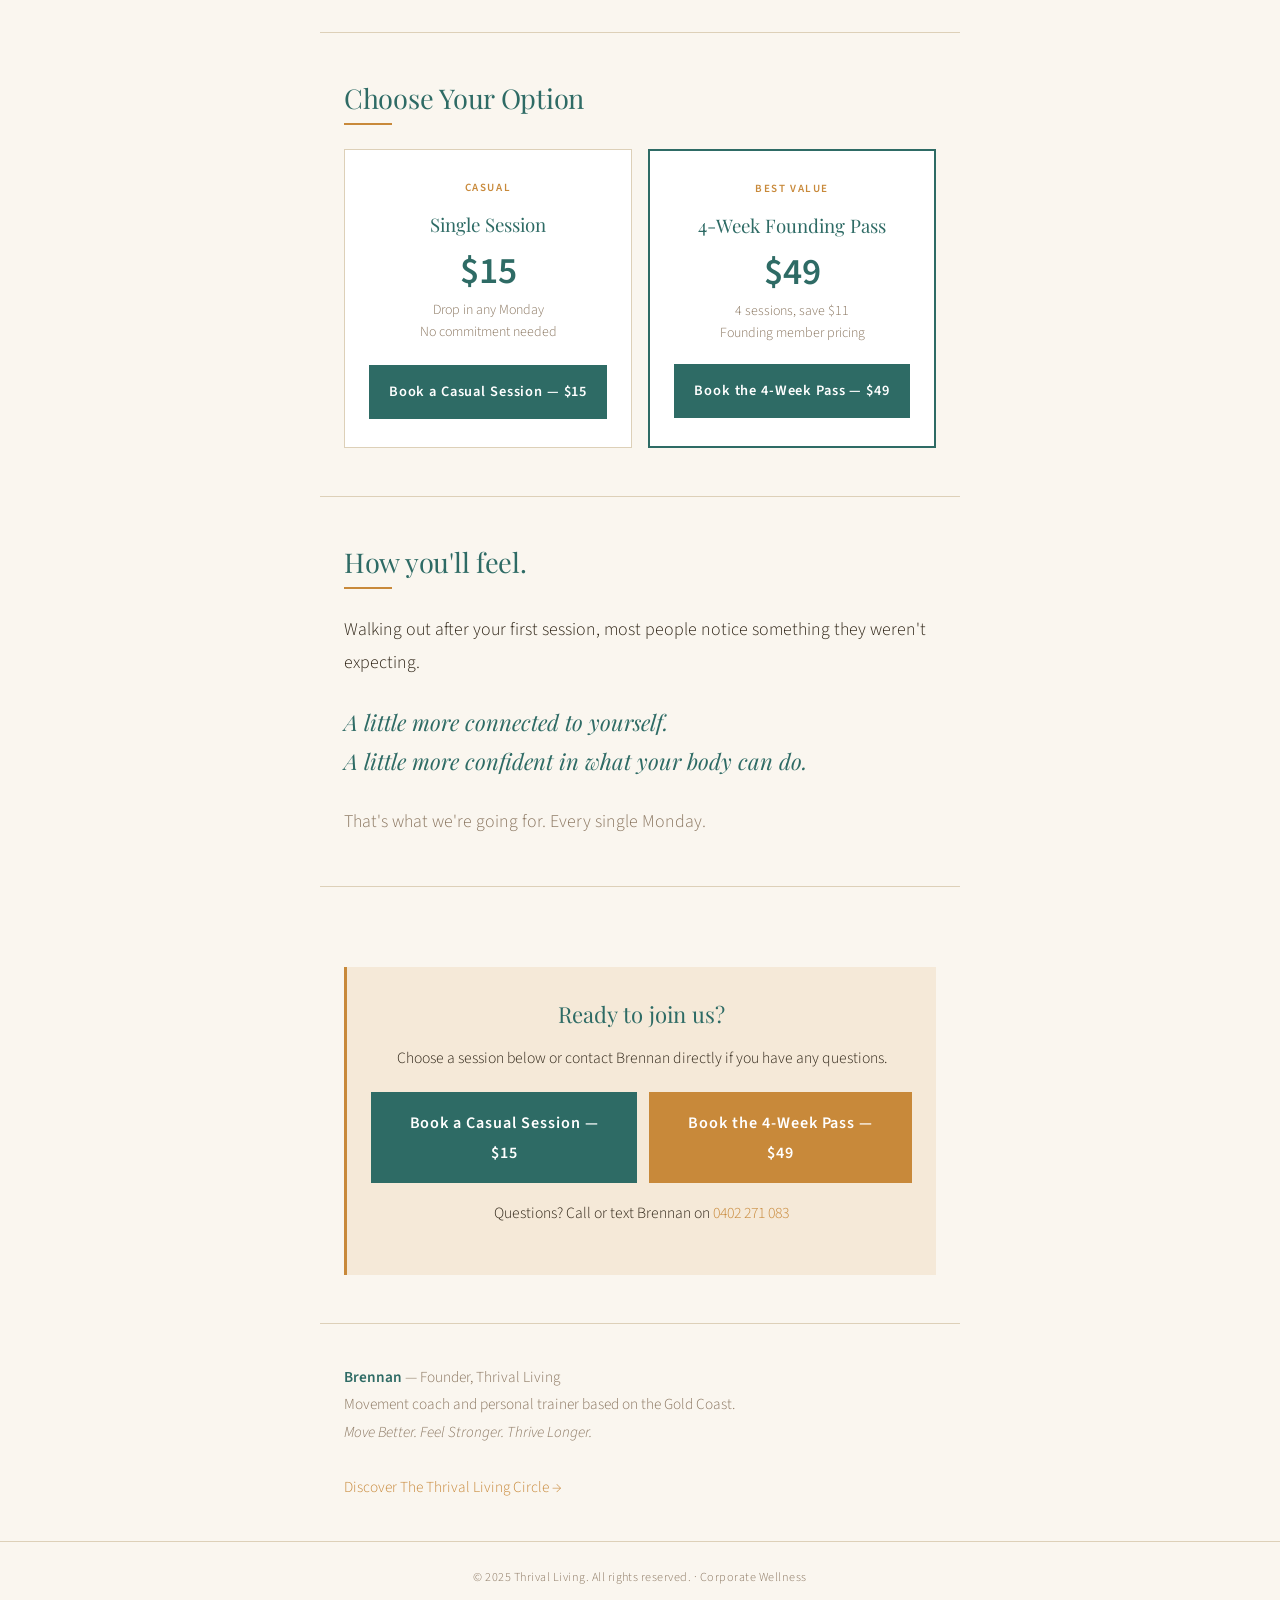
==== commit 7a48555a: "Add Discover navigation link to community/index.html" ====
--- a/community/index.html
+++ b/community/index.html
@@ -5,6 +5,15 @@
   <meta charset="UTF-8" />
   <meta name="viewport" content="width=device-width, initial-scale=1.0" />
   <title>Community Sessions — Thrival Living</title>
+  <meta property="og:title" content="Community Sessions — Thrival Living">
+<meta property="og:description" content="Weekly movement sessions in Kirra. Feel stronger, move better, and connect with your community.">
+<meta property="og:image" content="https://thrivalliving.com.au/thrival-og-image.png">
+<meta property="og:url" content="https://thrivalliving.com.au/community">
+<meta property="og:type" content="website">
+<meta name="twitter:card" content="summary_large_image">
+<meta name="twitter:title" content="Community Sessions — Thrival Living">
+<meta name="twitter:description" content="Weekly movement sessions in Kirra. Feel stronger, move better, and connect with your community.">
+<meta name="twitter:image" content="https://thrivalliving.com.au/thrival-og-image.png">
   <meta name="description" content="Weekly movement sessions in Kirra. Feel stronger, move better, and connect with your community. Every Monday 12pm-1pm." />
   <link href="https://fonts.googleapis.com/css2?family=Playfair+Display:ital,wght@0,400;0,500;1,400&family=Source+Sans+3:ital,wght@0,300;0,400;0,600&display=swap" rel="stylesheet">
   <style>
@@ -414,6 +423,7 @@
   <!-- NAV — corporate removed -->
   <nav class="site-nav">
     <a href="/">Home</a>
+    <a href="/discover">Discover</a>
     <a href="/community" class="active">Community Sessions</a>
     <a href="/after-60">Free Guide</a>
     <a href="/circle">The Circle</a>
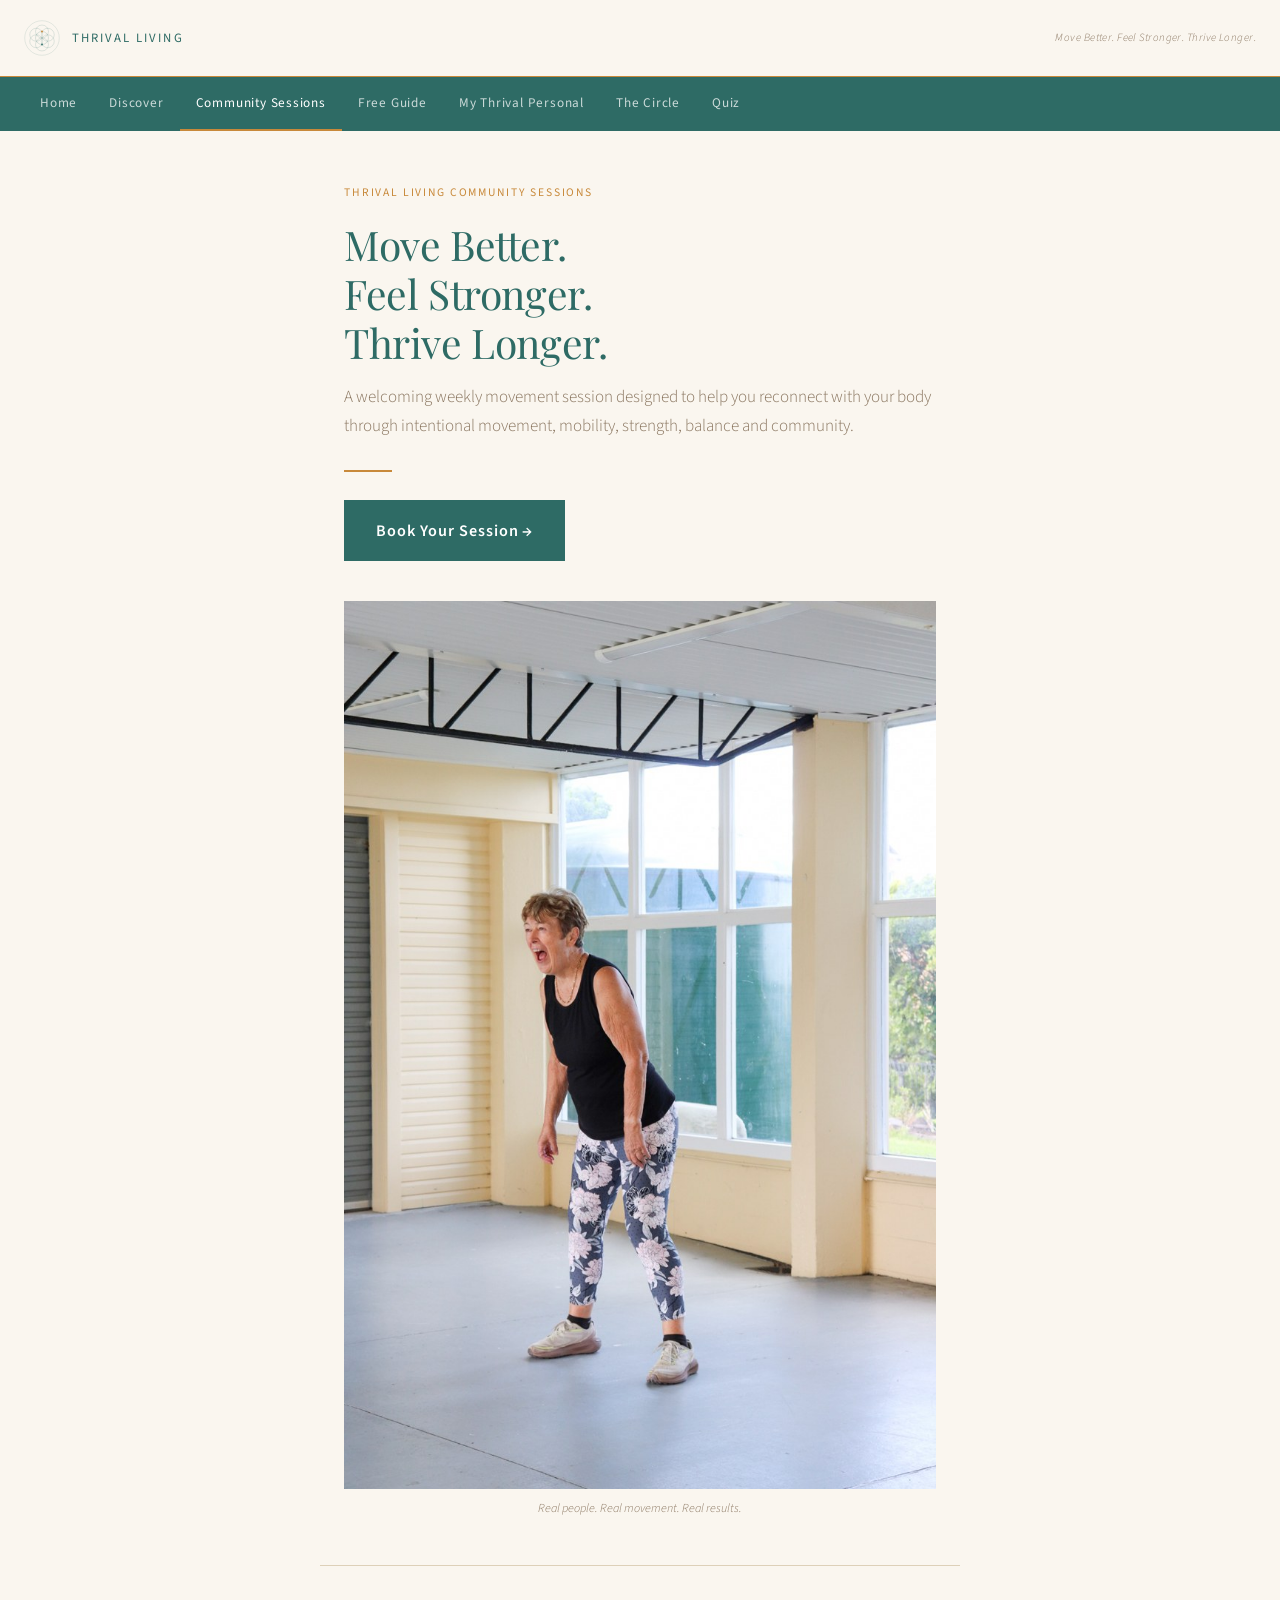
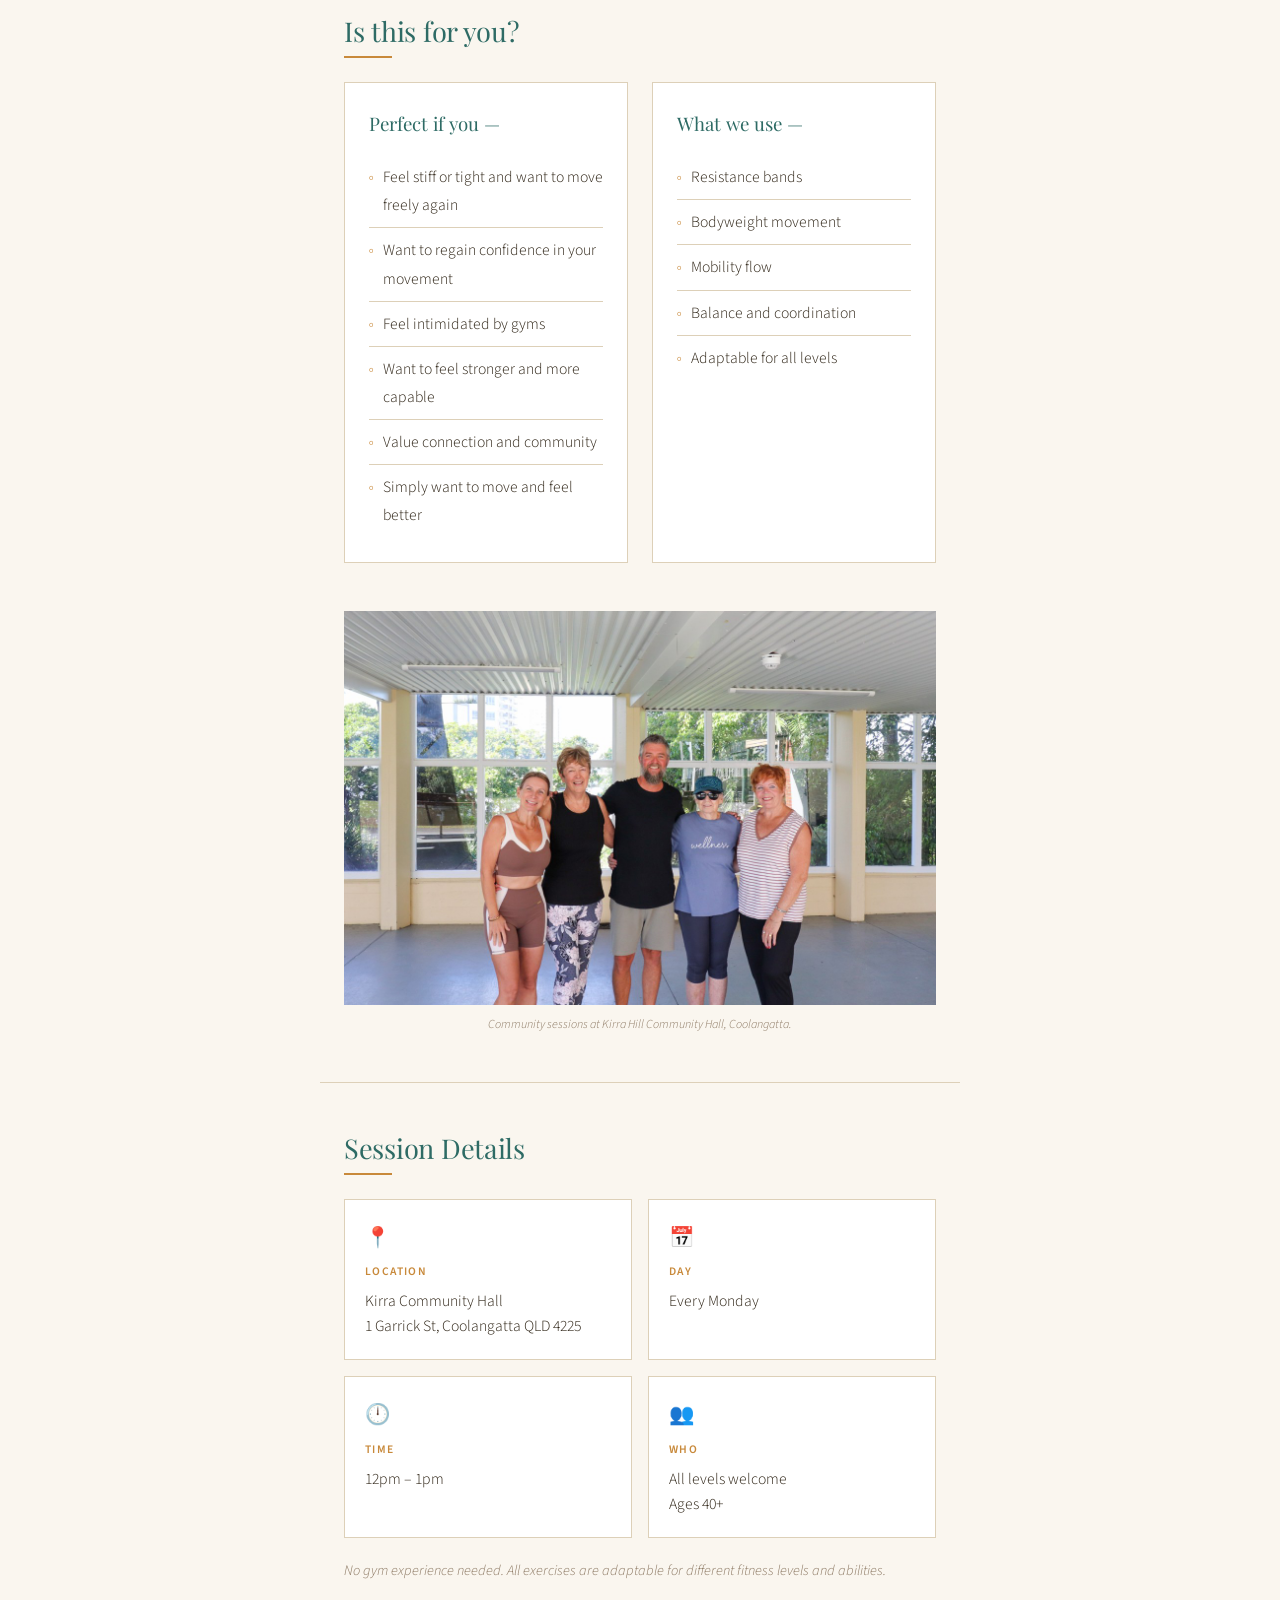
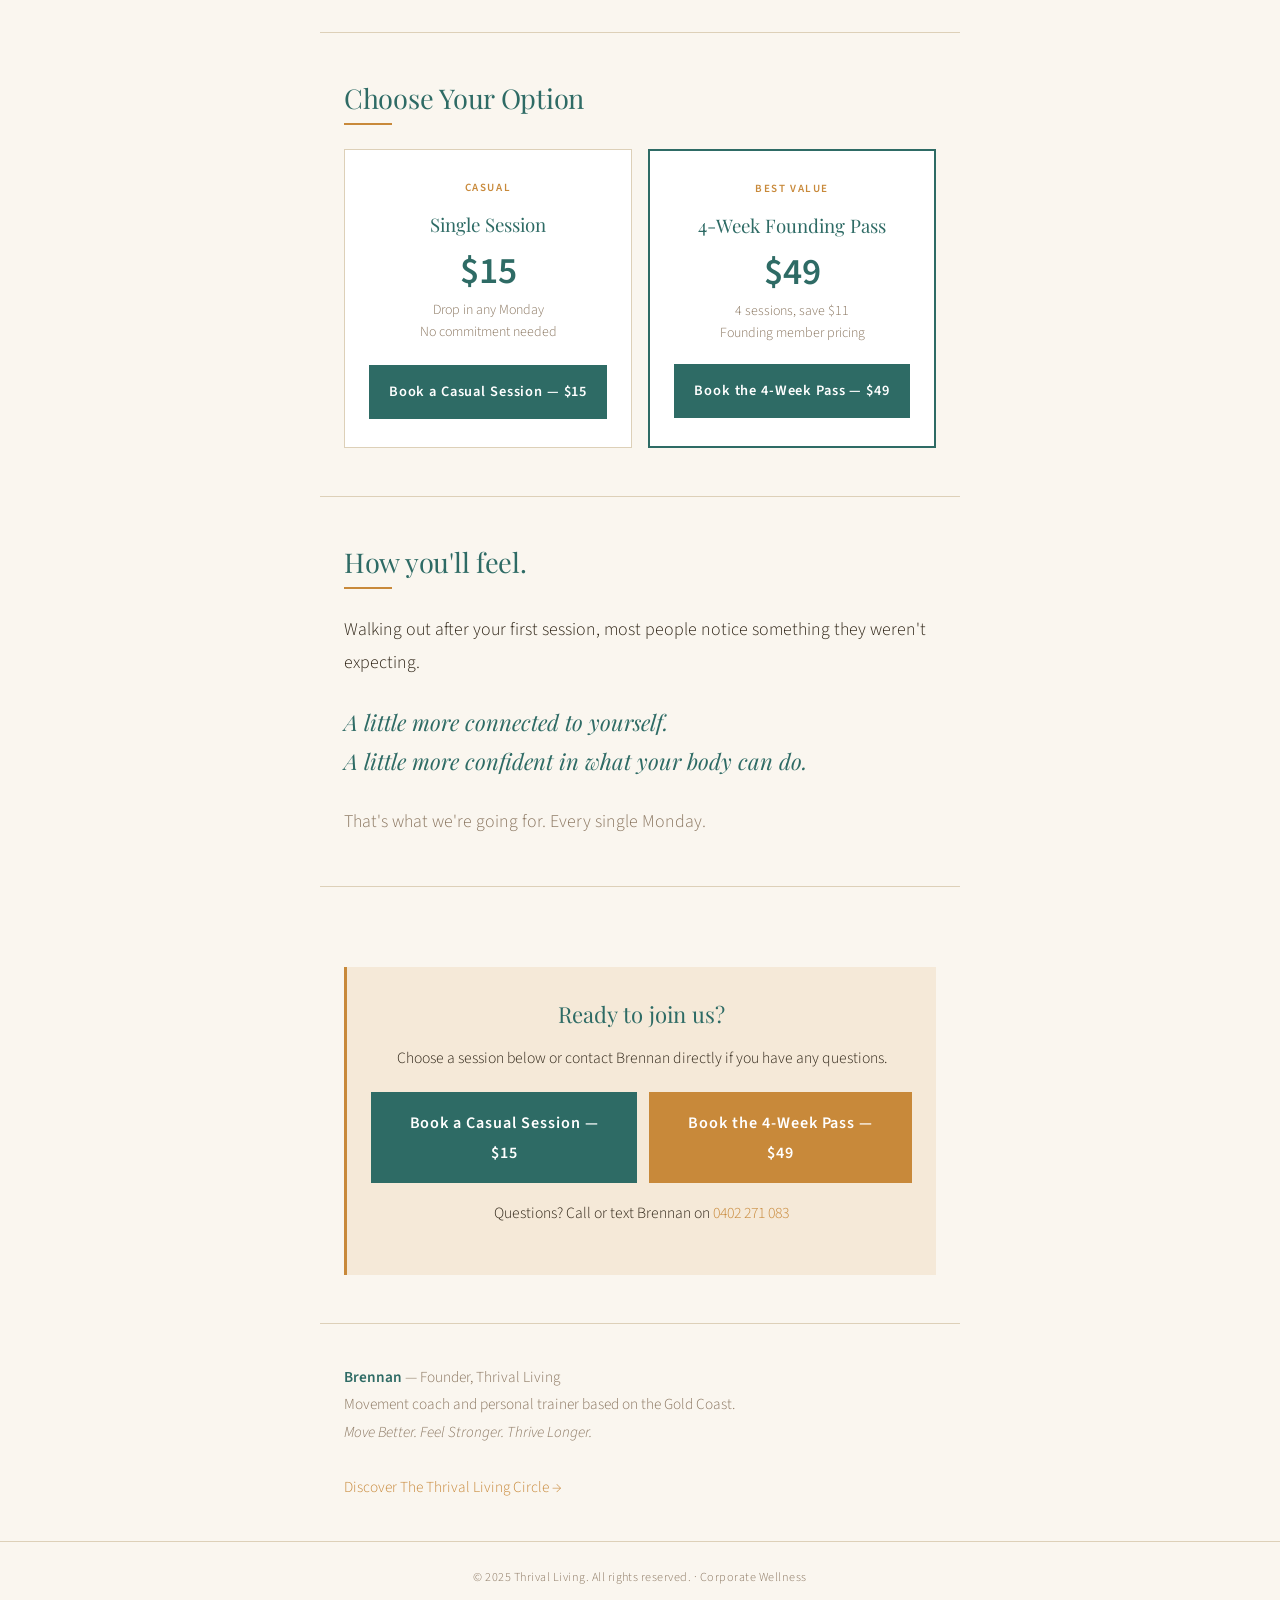
==== commit 49255411: "Add My Thrival Personal to site navigation" ====
--- a/community/index.html
+++ b/community/index.html
@@ -426,6 +426,7 @@
     <a href="/discover">Discover</a>
     <a href="/community" class="active">Community Sessions</a>
     <a href="/after-60">Free Guide</a>
+    <a href="/my-thrival-personal/">My Thrival Personal</a>
     <a href="/circle">The Circle</a>
     <a href="/quiz">Quiz</a>
   </nav>
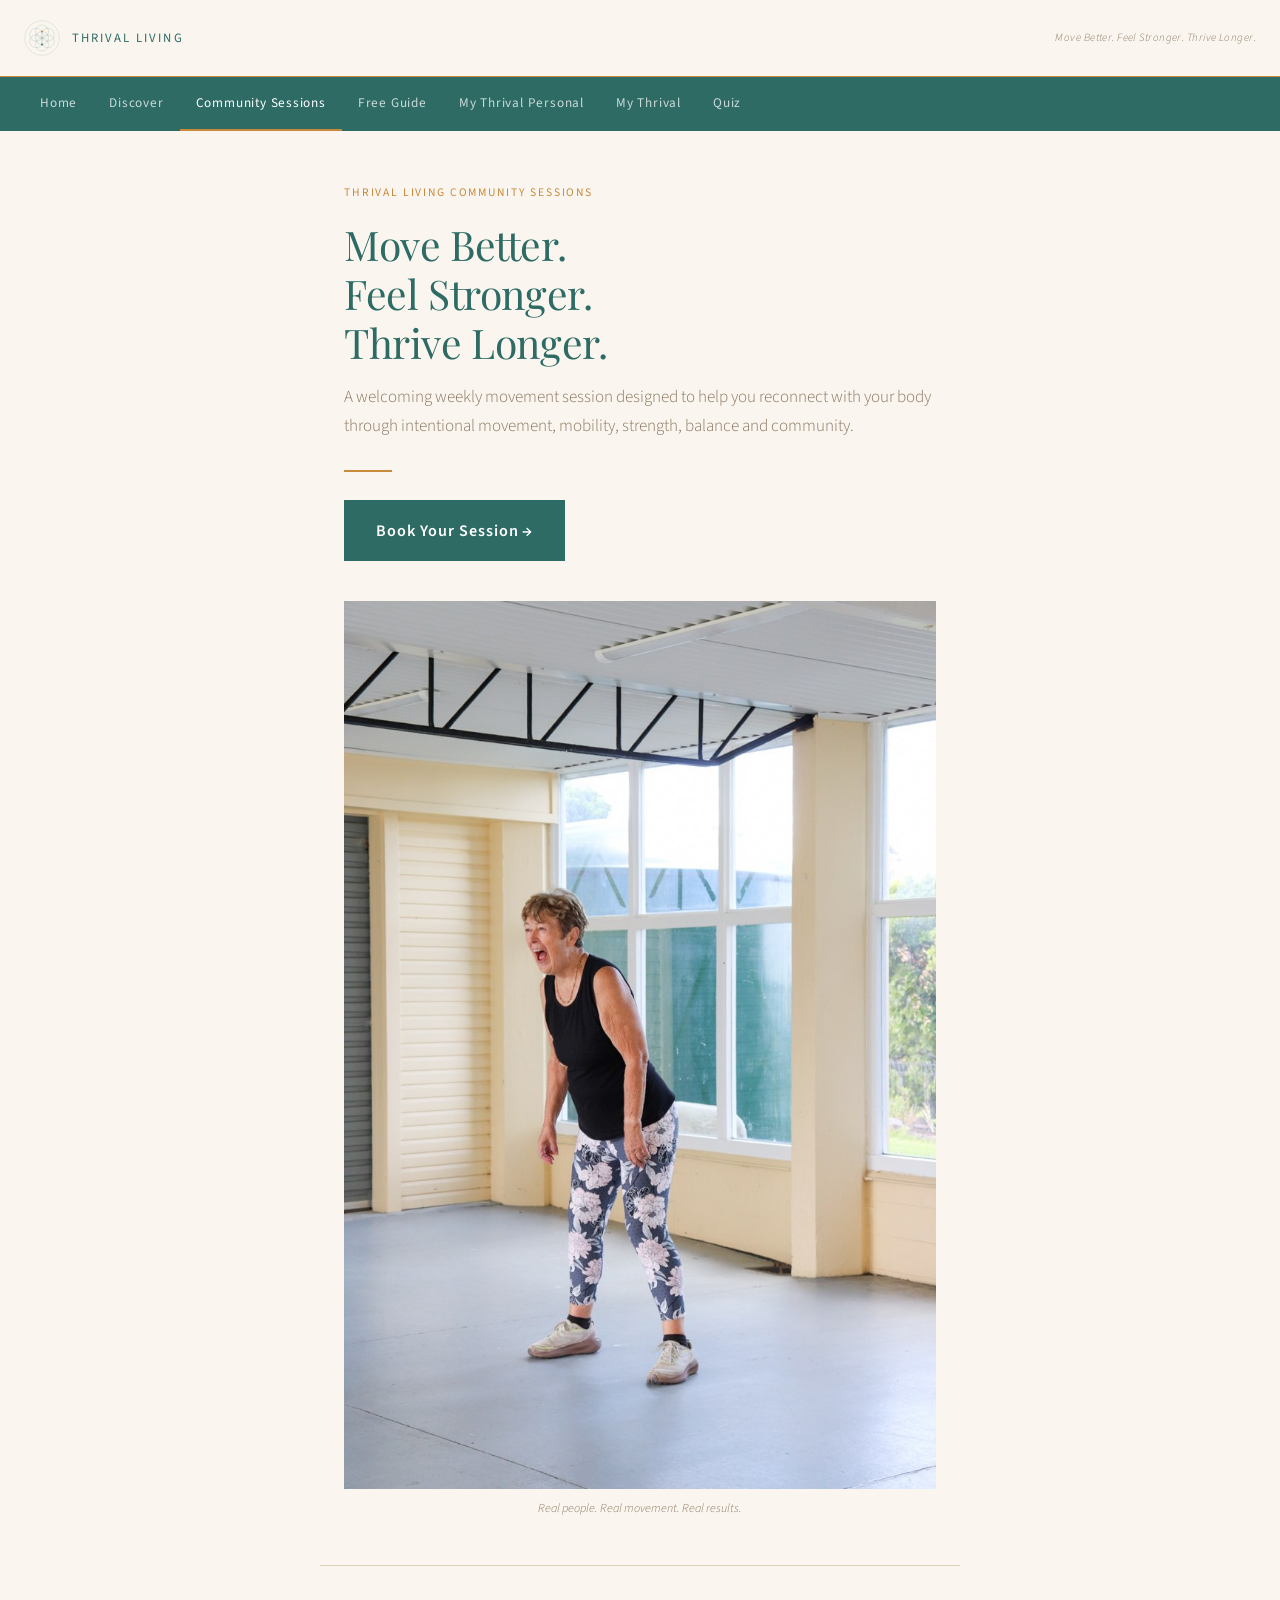
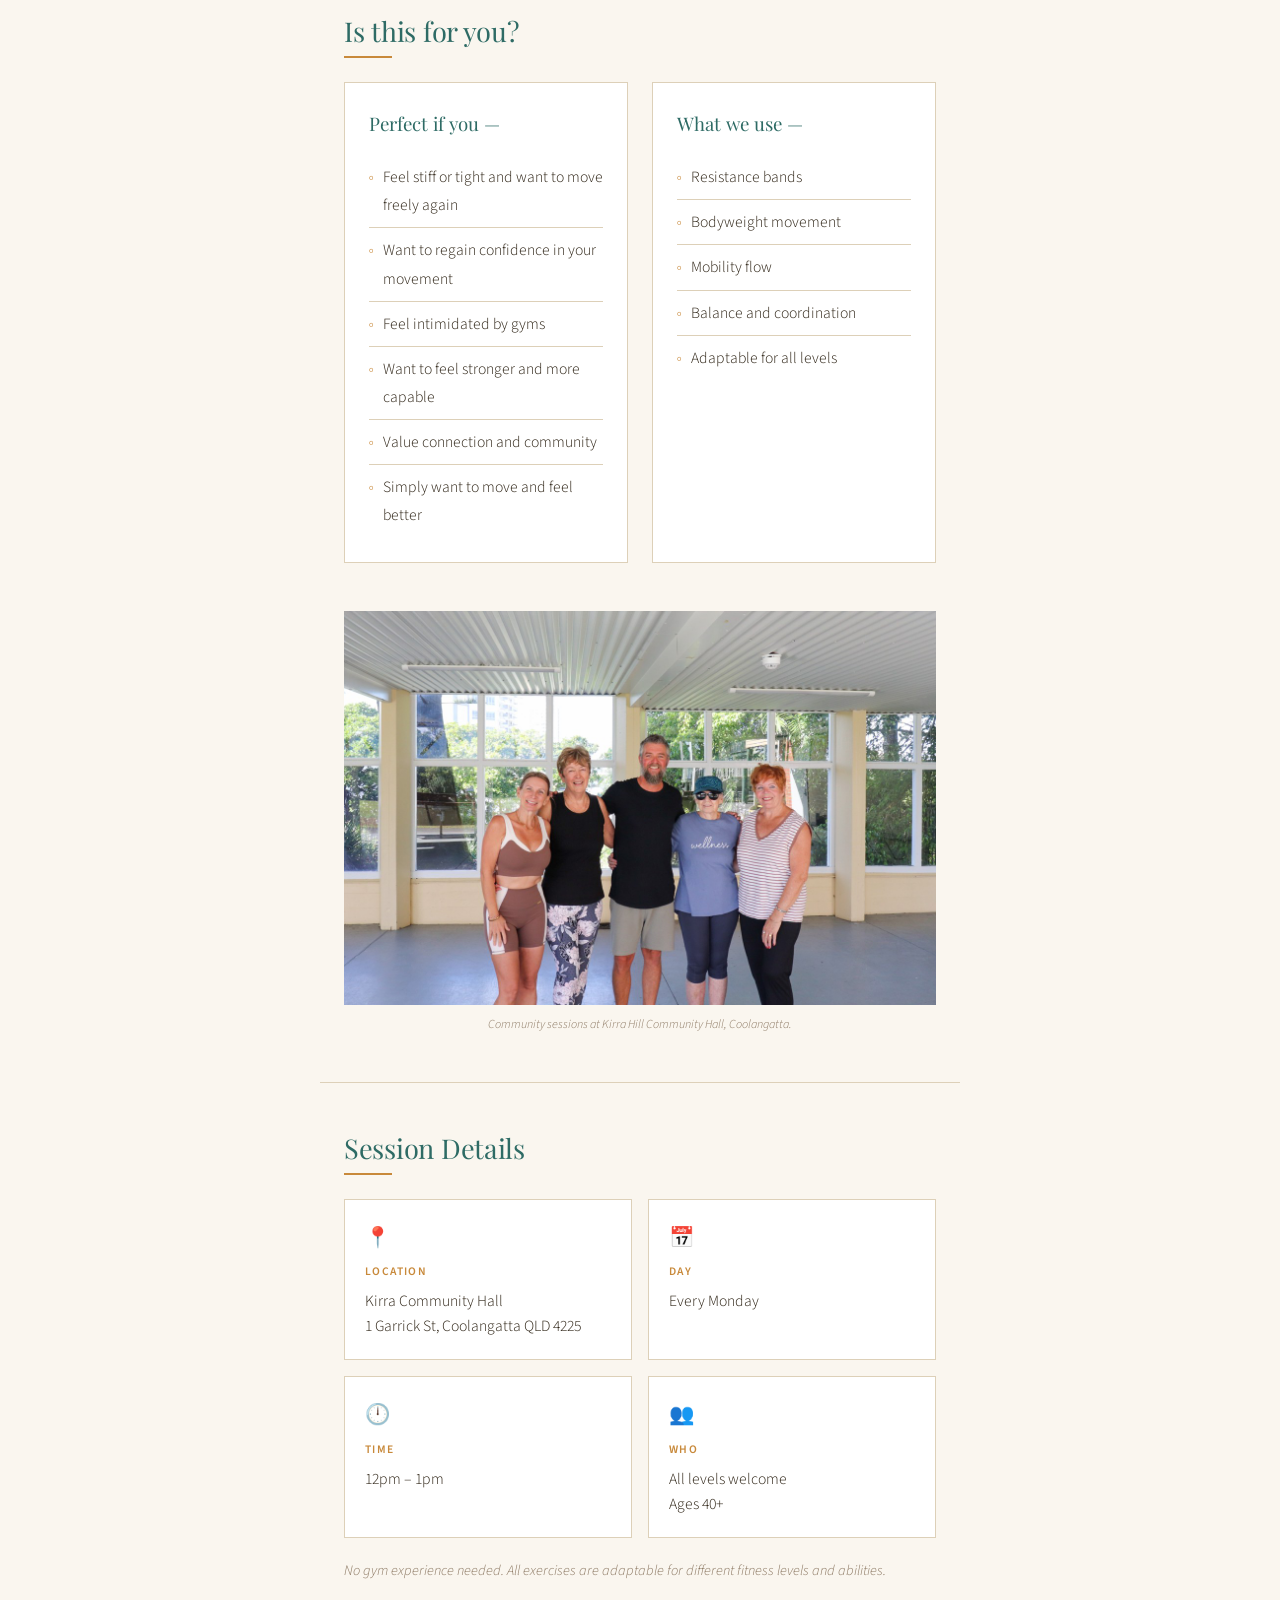
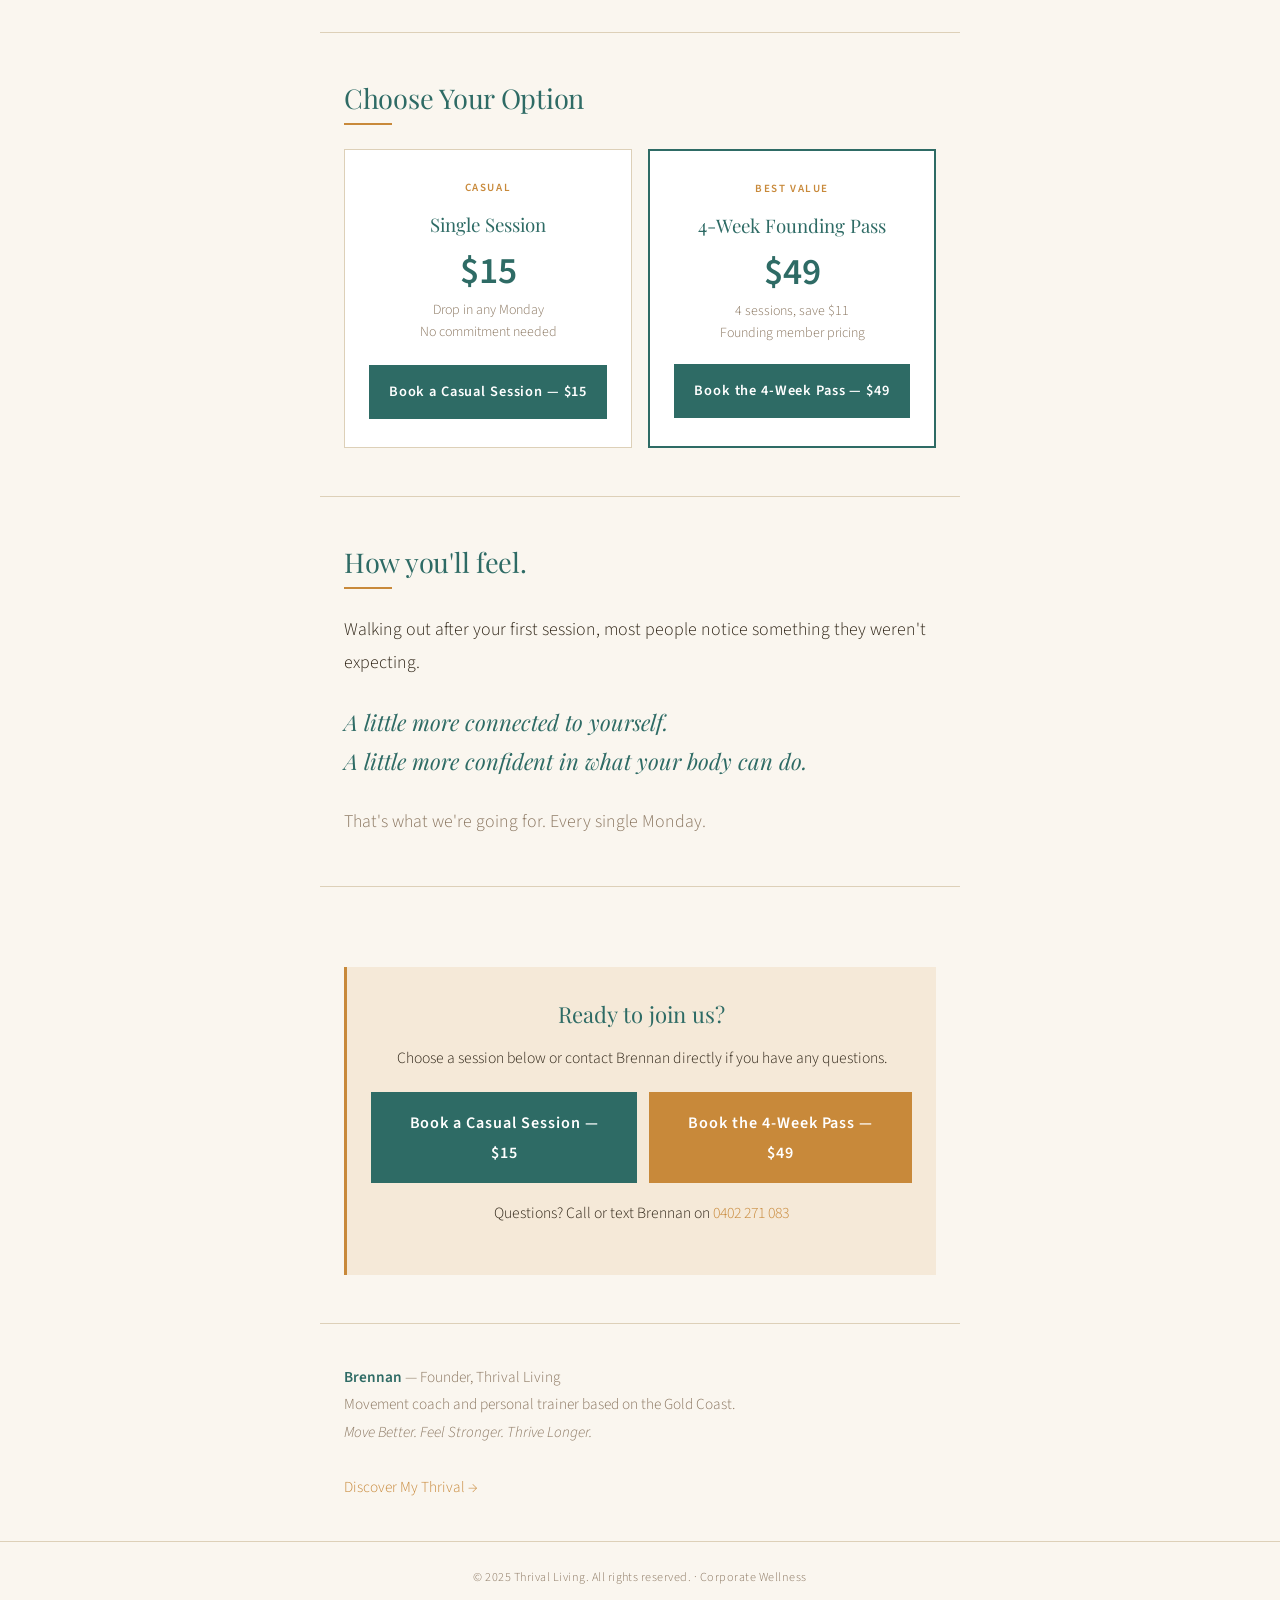
==== commit 150fa9bc: "Launch approved My Thrival membership page and redirect Circle" ====
--- a/community/index.html
+++ b/community/index.html
@@ -427,7 +427,7 @@
     <a href="/community" class="active">Community Sessions</a>
     <a href="/after-60">Free Guide</a>
     <a href="/my-thrival-personal/">My Thrival Personal</a>
-    <a href="/circle">The Circle</a>
+    <a href="/my-thrival/">My Thrival</a>
     <a href="/quiz">Quiz</a>
   </nav>
 
@@ -559,7 +559,7 @@
     <p><strong>Brennan</strong> — Founder, Thrival Living<br>
     Movement coach and personal trainer based on the Gold Coast.<br>
     <em>Move Better. Feel Stronger. Thrive Longer.</em><br><br>
-    <a href="/circle" style="color:var(--ochre); text-decoration:none; font-size:0.9rem;">Discover The Thrival Living Circle →</a></p>
+    <a href="/my-thrival/" style="color:var(--ochre); text-decoration:none; font-size:0.9rem;">Discover My Thrival →</a></p>
   </section>
 
   <!-- FOOTER -->
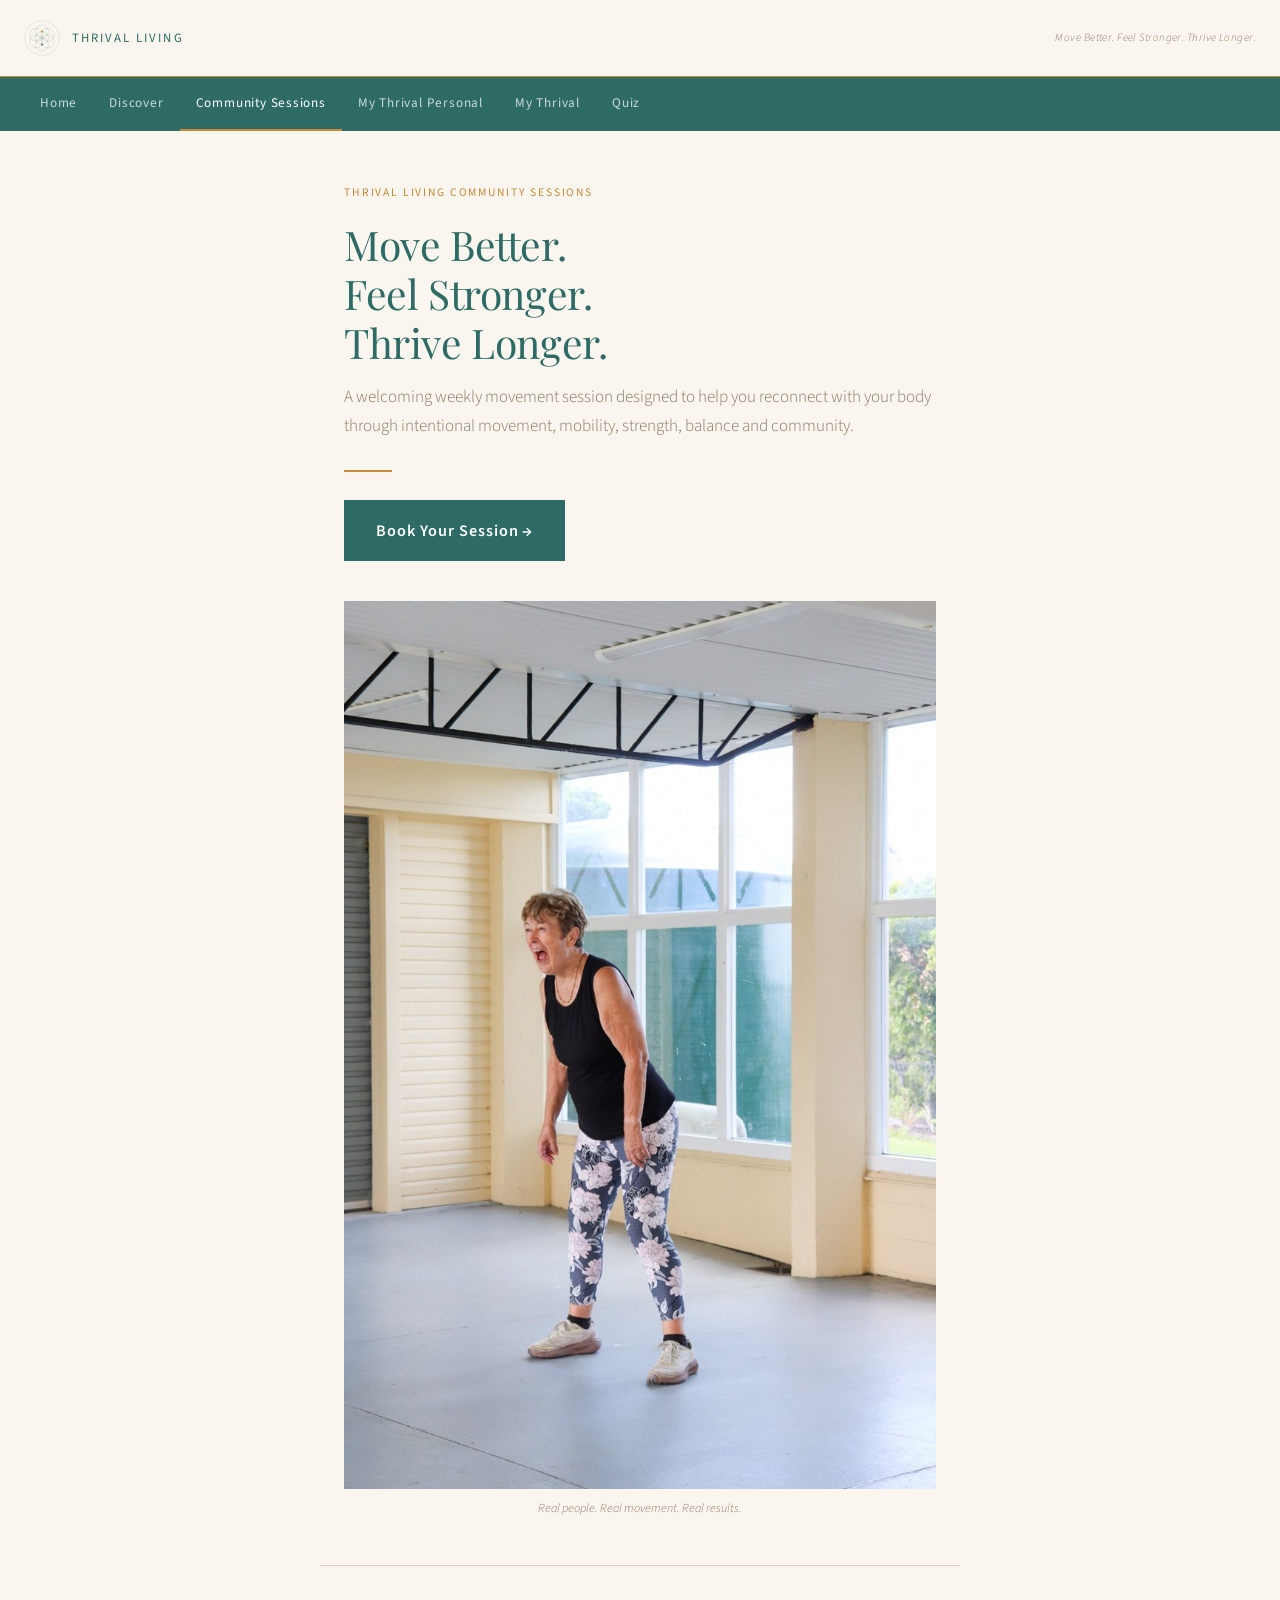
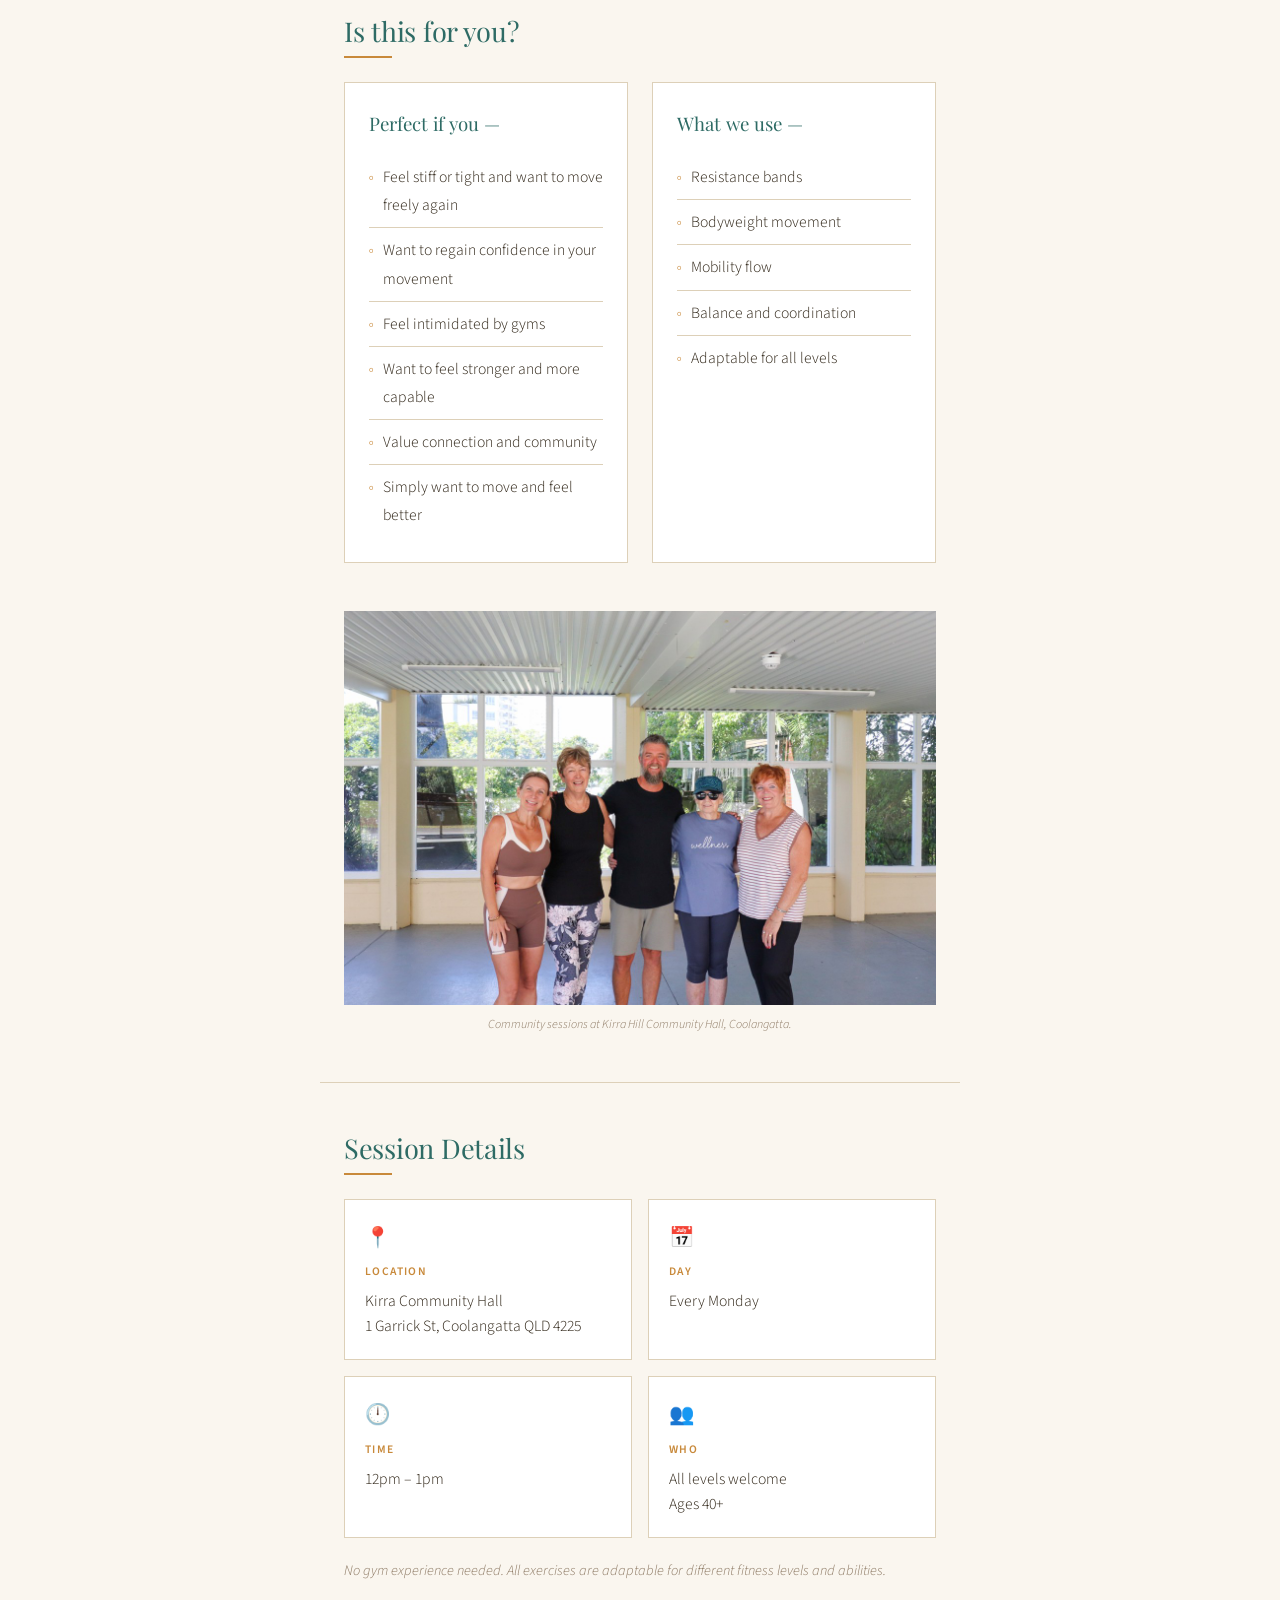
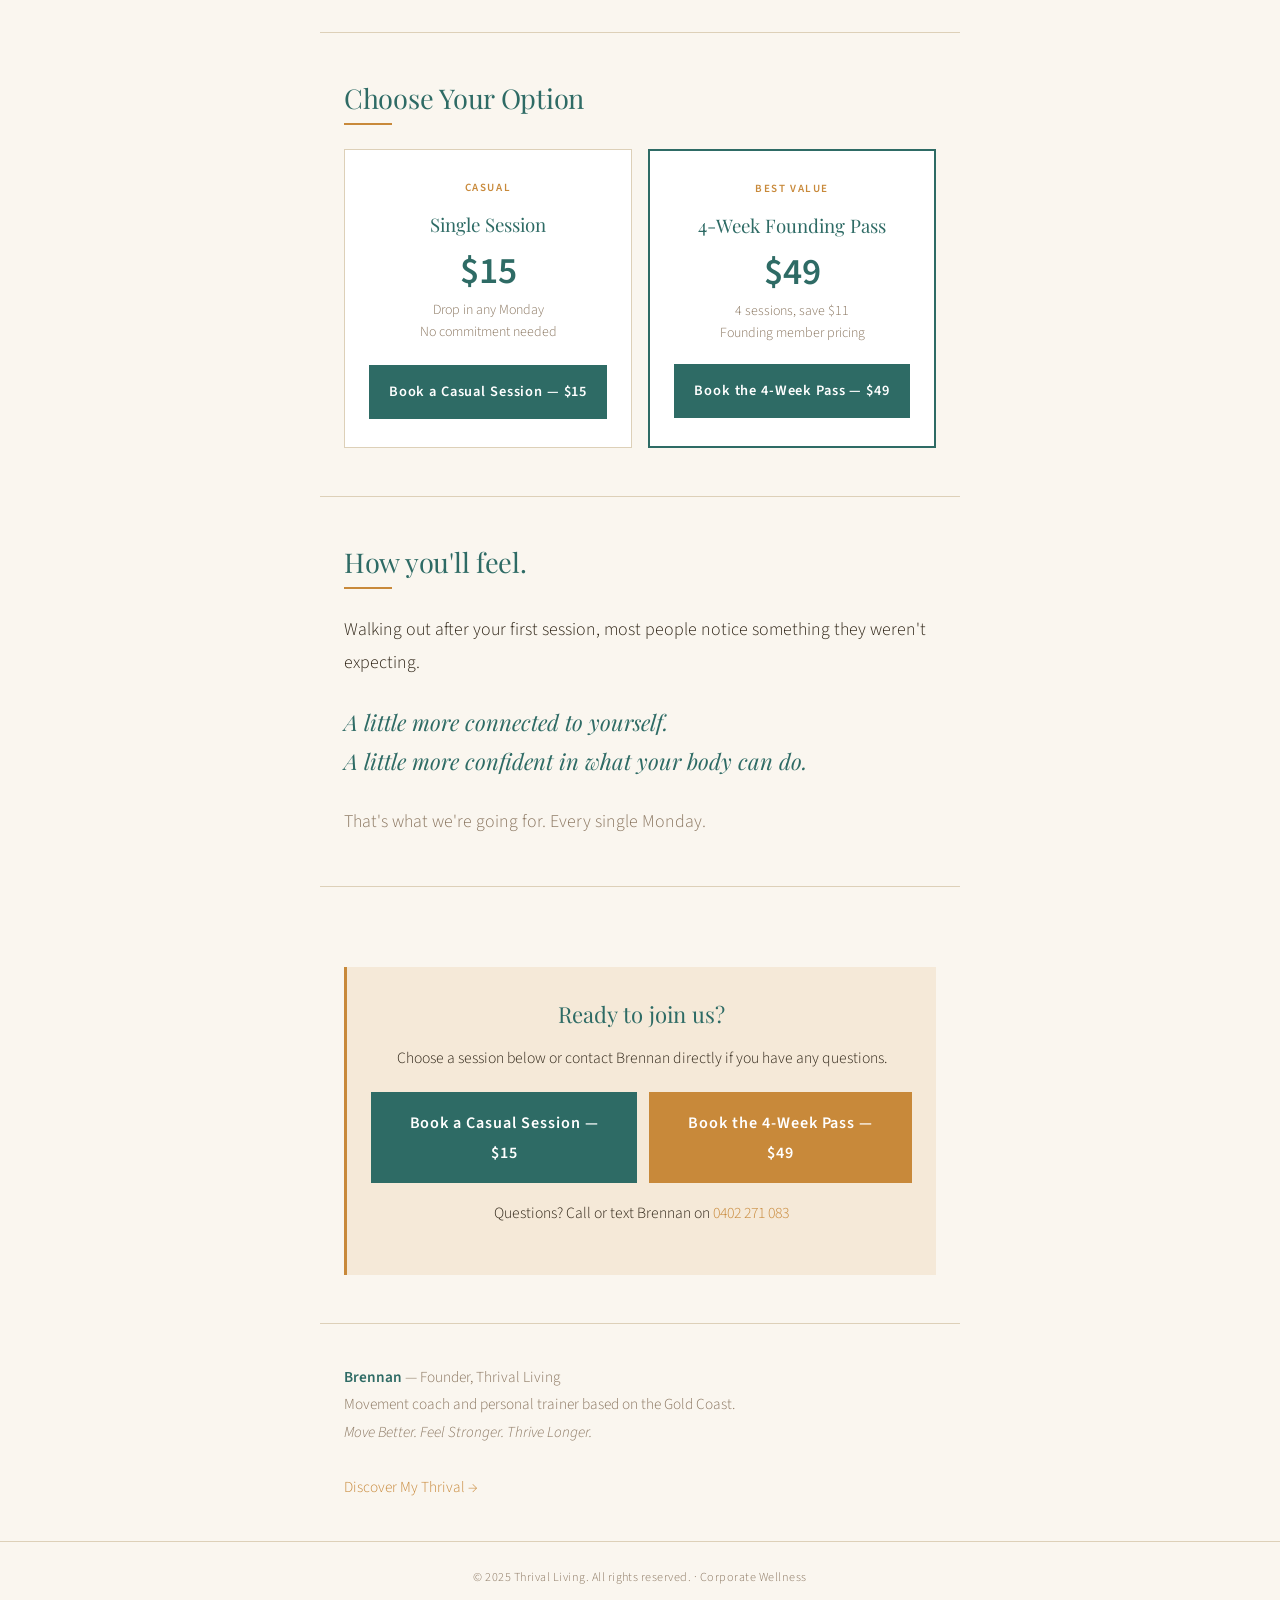
==== commit 76cc87b8: "Remove Free Guide links from all navigation menus" ====
--- a/community/index.html
+++ b/community/index.html
@@ -425,7 +425,7 @@
     <a href="/">Home</a>
     <a href="/discover">Discover</a>
     <a href="/community" class="active">Community Sessions</a>
-    <a href="/after-60">Free Guide</a>
+    
     <a href="/my-thrival-personal/">My Thrival Personal</a>
     <a href="/my-thrival/">My Thrival</a>
     <a href="/quiz">Quiz</a>
